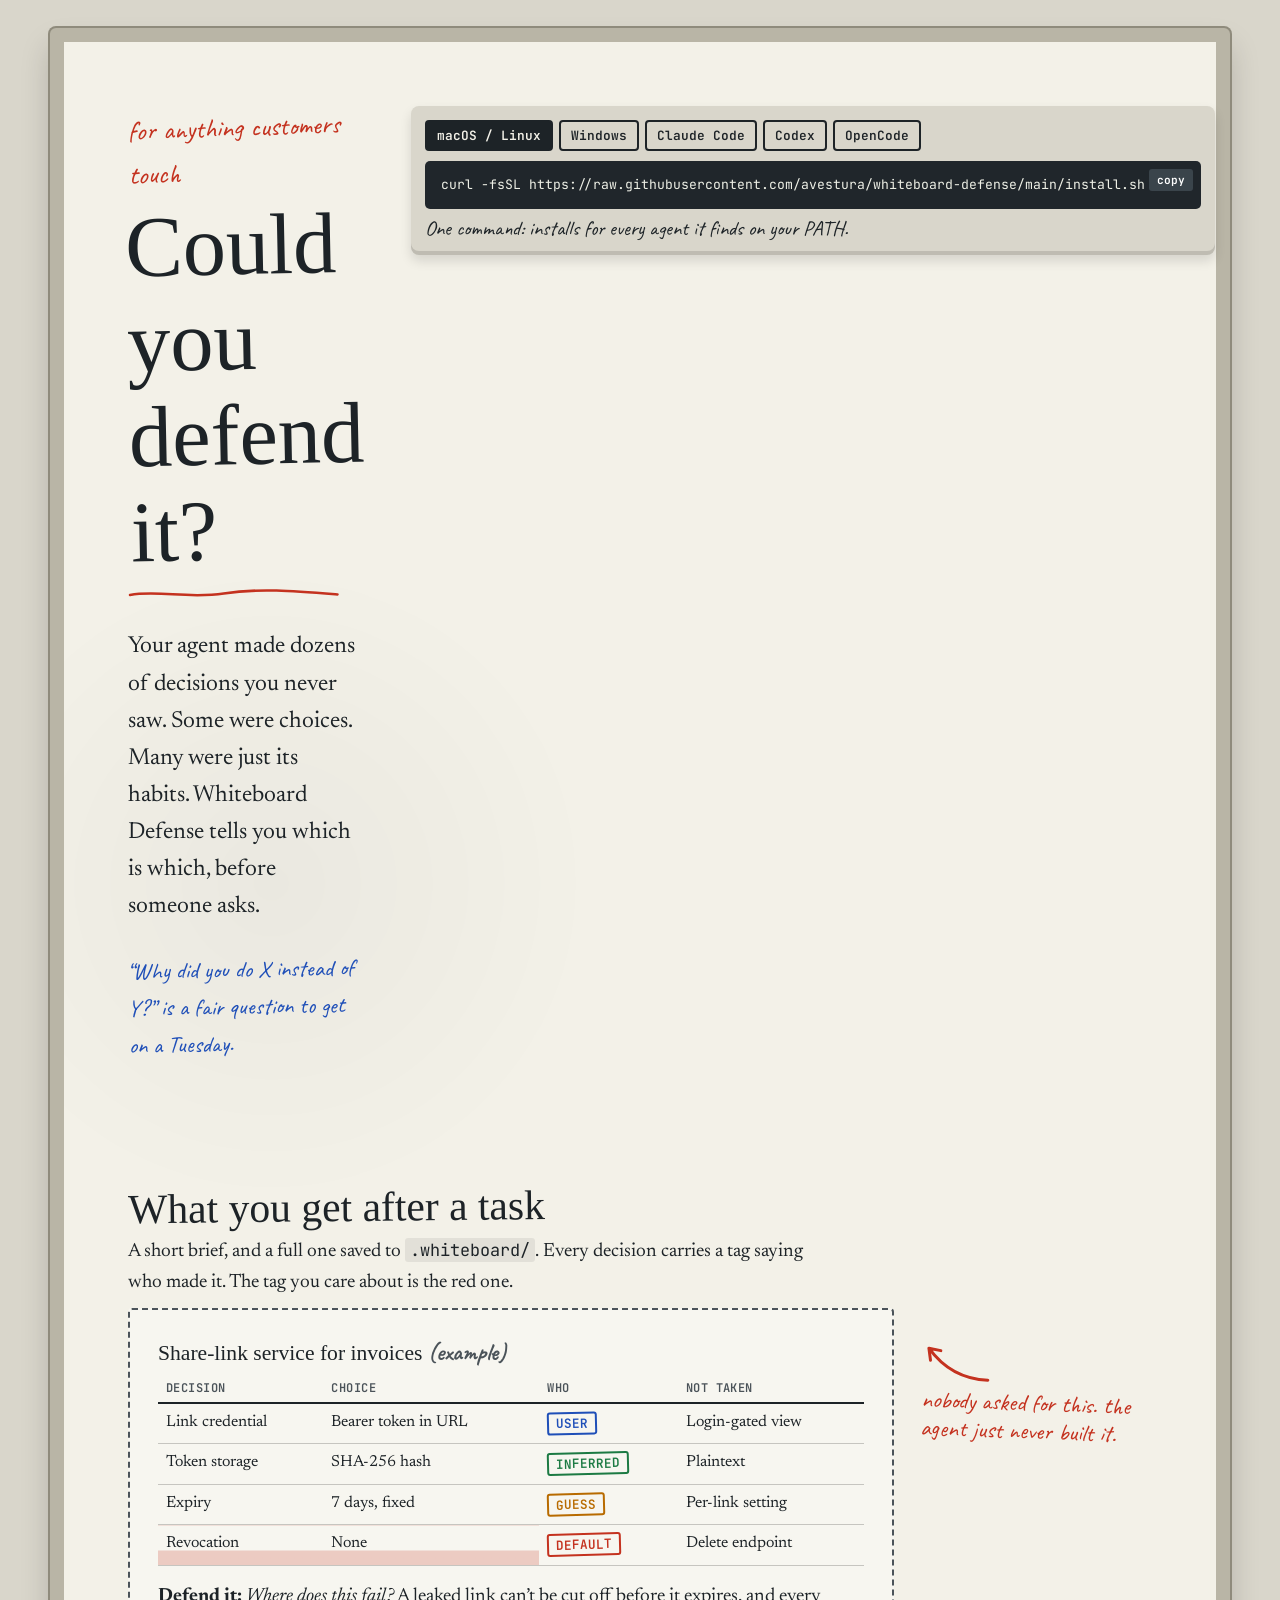
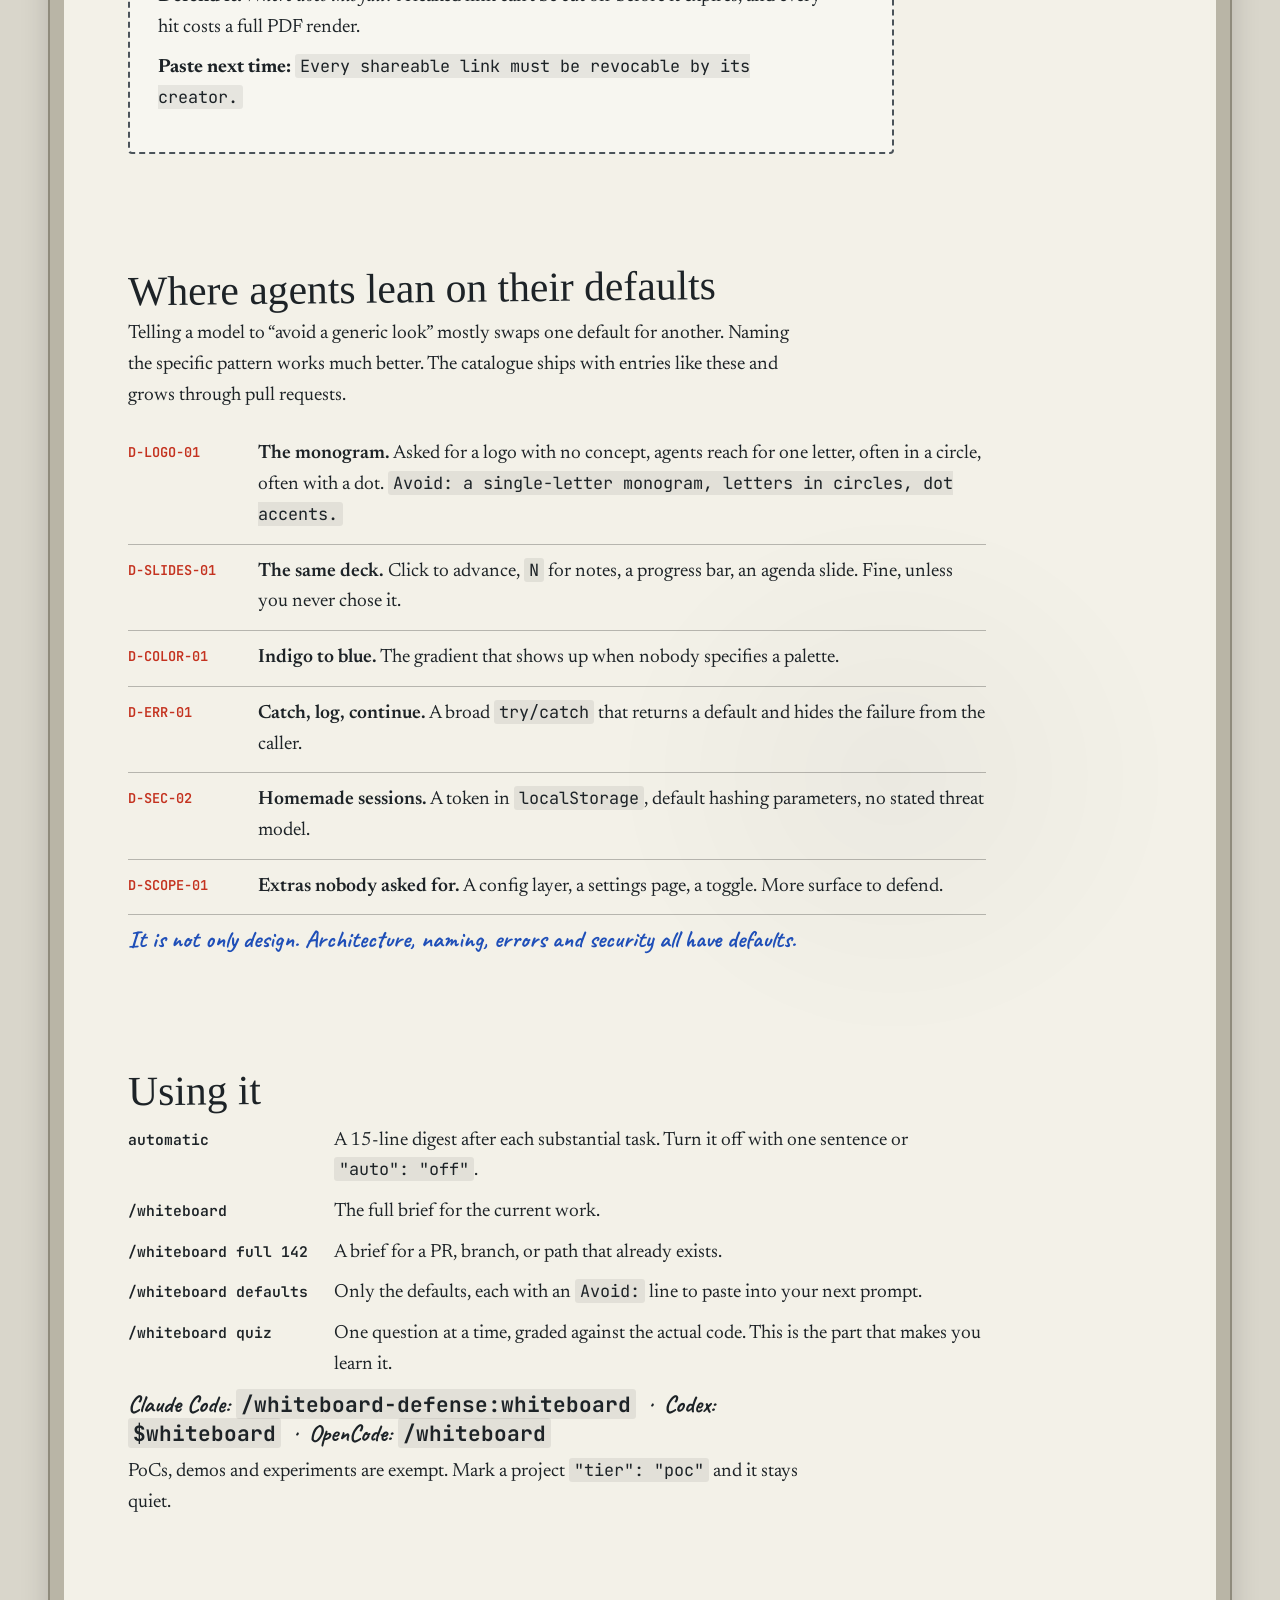
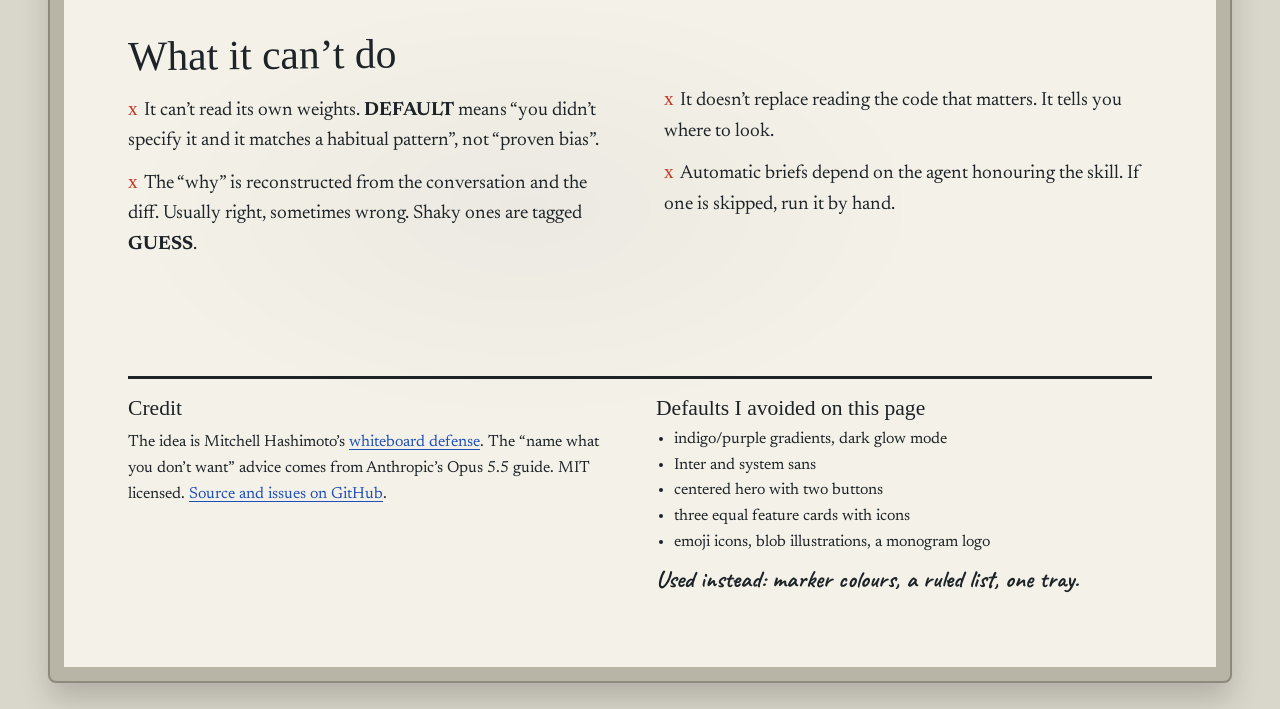
==== docs/index.html @ 5eaa772d "feat: add whiteboard-defense skill, plugins, installers, and site Skill for Claude Code, Codex, and " ====
<!doctype html>
<html lang="en">
<head>
<meta charset="utf-8">
<meta name="viewport" content="width=device-width, initial-scale=1">
<title>Whiteboard Defense: know what your AI agent built</title>
<meta name="description" content="A skill and plugin for Claude Code, Codex and OpenCode. After substantial work it tells you the decisions behind it, who made each one, and where the agent relied on its defaults.">
<meta property="og:title" content="Whiteboard Defense">
<meta property="og:description" content="Know what your AI agent built, and where it just used its defaults.">
<link rel="icon" href="favicon.svg" type="image/svg+xml">
<link rel="preconnect" href="https://fonts.googleapis.com">
<link rel="preconnect" href="https://fonts.gstatic.com" crossorigin>
<link href="https://fonts.googleapis.com/css2?family=Caveat:wght@500;700&family=JetBrains+Mono:wght@400;600&family=Newsreader:ital,opsz,wght@0,6..72,400;0,6..72,600;1,6..72,400&family=Permanent+Marker&display=swap" rel="stylesheet">
<style>
  :root {
    --board: #f3f1e8;
    --board-edge: #cfcabb;
    --ink: #1d2327;
    --ink-soft: #4b5359;
    --blue: #1f4fb8;
    --green: #1c7a43;
    --red: #c4321f;
    --amber: #b86b00;
    --tray: #d9d6cb;
    --code-bg: #20262b;
    --code-ink: #eef0e6;
    --marker: "Permanent Marker", "Marker Felt", cursive;
    --hand: "Caveat", "Segoe Print", cursive;
    --body: "Newsreader", Georgia, serif;
    --mono: "JetBrains Mono", ui-monospace, Consolas, monospace;
  }
  * { box-sizing: border-box; }
  html { scroll-behavior: smooth; }
  body {
    margin: 0;
    background: var(--tray);
    color: var(--ink);
    font: 400 1.2rem/1.6 var(--body);
  }
  /* The page is one big board with a frame. */
  .board {
    max-width: 1180px;
    margin: 28px auto;
    background:
      radial-gradient(ellipse 40% 12% at 18% 22%, rgba(0,0,0,.035), transparent 70%),
      radial-gradient(ellipse 35% 10% at 72% 61%, rgba(0,0,0,.03), transparent 70%),
      radial-gradient(ellipse 50% 8% at 40% 88%, rgba(0,0,0,.03), transparent 70%),
      var(--board);
    border: 14px solid #b9b5a6;
    border-radius: 6px;
    box-shadow: 0 0 0 2px #8f8b7c, 0 18px 30px rgba(0,0,0,.18);
    padding: clamp(24px, 5vw, 64px);
    position: relative;
  }
  a { color: var(--blue); text-underline-offset: 3px; }
  h1, h2, h3 { font-family: var(--marker); font-weight: 400; line-height: 1.1; margin: 0; }
  h1 { font-size: clamp(2.6rem, 7vw, 5.4rem); transform: rotate(-1.2deg); max-width: 11ch; }
  h2 { font-size: clamp(1.8rem, 4vw, 2.6rem); margin-bottom: .6rem; transform: rotate(-.6deg); }
  h3 { font-size: 1.35rem; }
  .hand { font-family: var(--hand); font-weight: 700; font-size: 1.5rem; line-height: 1.2; }
  .eyebrow { font-family: var(--hand); font-size: 1.7rem; color: var(--red); transform: rotate(-2deg); display: inline-block; margin-bottom: .3rem; }
  section { margin-top: clamp(56px, 9vw, 110px); }
  p { margin: .6rem 0; max-width: 62ch; }

  /* Hero: text left, install tray right; deliberately unbalanced. */
  .hero { display: grid; grid-template-columns: 1.15fr .85fr; gap: 48px; align-items: start; }
  .hero .lede { font-size: 1.45rem; margin-top: 1.4rem; max-width: 34ch; }
  .underline { display: block; width: min(420px, 90%); height: 24px; margin-top: 4px; }
  .quote-note { font-family: var(--hand); font-size: 1.45rem; color: var(--blue); margin-top: 1.6rem; max-width: 30ch; transform: rotate(-1deg); }
  @media (max-width: 900px) { .hero { grid-template-columns: 1fr; } }

  /* Install: marker tray with tabs. */
  .tray { background: var(--tray); border-radius: 8px; padding: 14px; box-shadow: inset 0 -4px 0 rgba(0,0,0,.12), 0 6px 12px rgba(0,0,0,.12); }
  .tabs { display: flex; gap: 6px; flex-wrap: wrap; margin-bottom: 10px; }
  .tabs button {
    font: 600 .8rem var(--mono); border: 2px solid var(--ink); background: transparent; color: var(--ink);
    padding: 5px 10px; border-radius: 4px; cursor: pointer;
  }
  .tabs button[aria-selected="true"] { background: var(--ink); color: var(--board); }
  .tabs button:focus-visible, .copy:focus-visible { outline: 3px solid var(--blue); outline-offset: 2px; }
  .panel { display: none; }
  .panel.on { display: block; }
  pre {
    margin: 0; background: var(--code-bg); color: var(--code-ink); font: 400 .82rem/1.55 var(--mono);
    padding: 14px 16px; border-radius: 5px; overflow-x: auto; position: relative; white-space: pre;
  }
  .copy { position: absolute; top: 8px; right: 8px; font: 600 .7rem var(--mono); background: #3a444b; color: #fff; border: 0; padding: 4px 8px; border-radius: 3px; cursor: pointer; }
  .copy:hover { background: #55616a; }
  .tray small { display: block; font-family: var(--hand); font-size: 1.3rem; margin-top: 8px; line-height: 1.15; }

  /* Tags as marker-coloured stamps */
  .tag { font: 600 .8rem var(--mono); padding: 1px 7px; border: 2px solid currentColor; border-radius: 3px; white-space: nowrap; display: inline-block; transform: rotate(-1.5deg); }
  .t-user { color: var(--blue); } .t-inf { color: var(--green); } .t-def { color: var(--red); } .t-gue { color: var(--amber); }

  /* The sample brief */
  .sheet { background: rgba(255,255,255,.35); border: 2px dashed var(--ink-soft); border-radius: 4px; padding: clamp(14px, 3vw, 28px); }
  .sheet h3 { margin-bottom: .4rem; }
  table { border-collapse: collapse; width: 100%; font-size: 1rem; line-height: 1.35; }
  th { font: 600 .75rem var(--mono); text-transform: uppercase; letter-spacing: .04em; text-align: left; color: var(--ink-soft); border-bottom: 2px solid var(--ink); padding: 6px 8px; }
  td { padding: 8px; border-bottom: 1px solid rgba(0,0,0,.2); vertical-align: top; }
  .scroll { overflow-x: auto; }
  .circled { background: linear-gradient(transparent 62%, rgba(196,50,31,.22) 62%); }
  .margin { display: grid; grid-template-columns: 1fr 230px; gap: 28px; align-items: start; }
  .margin .note { font-family: var(--hand); font-size: 1.5rem; line-height: 1.15; color: var(--red); transform: rotate(2deg); padding-top: 38px; }
  .margin .note svg { width: 70px; height: 40px; display: block; margin-bottom: 4px; }
  @media (max-width: 900px) { .margin { grid-template-columns: 1fr; } .margin .note { padding-top: 0; } }

  /* Defaults list: ruled like notebook lines, no cards. */
  .rules { list-style: none; padding: 0; margin: 1rem 0 0; max-width: 78ch; }
  .rules li { display: grid; grid-template-columns: 112px 1fr; gap: 18px; padding: 12px 0; border-bottom: 1px solid rgba(0,0,0,.25); }
  .rules code, code { font-family: var(--mono); font-size: .88em; background: rgba(0,0,0,.07); padding: 1px 5px; border-radius: 3px; }
  .rules .id { font: 600 .85rem var(--mono); color: var(--red); padding-top: 4px; }
  .rules b { font-weight: 600; }
  @media (max-width: 600px) { .rules li { grid-template-columns: 1fr; gap: 2px; } }

  /* Commands */
  dl.cmds { display: grid; grid-template-columns: max-content 1fr; gap: 10px 26px; margin: 1rem 0 0; max-width: 78ch; }
  dl.cmds dt { font: 600 .92rem var(--mono); padding-top: 4px; }
  dl.cmds dd { margin: 0; }
  @media (max-width: 600px) { dl.cmds { grid-template-columns: 1fr; gap: 0; } dl.cmds dd { margin-bottom: 12px; } }

  /* Honest limits */
  .limits { columns: 2 340px; column-gap: 48px; }
  .limits p { break-inside: avoid; }
  .limits .x { font-family: var(--marker); color: var(--red); margin-right: 6px; }

  footer { margin-top: clamp(60px, 9vw, 120px); border-top: 3px solid var(--ink); padding-top: 18px; display: grid; grid-template-columns: 1fr 1fr; gap: 32px; font-size: 1rem; }
  footer h3 { margin-bottom: .4rem; }
  footer ul { margin: 0; padding-left: 1.1rem; }
  @media (max-width: 760px) { footer { grid-template-columns: 1fr; } }
  .skip { position: absolute; left: -999px; } .skip:focus { left: 8px; top: 8px; background: #fff; padding: 6px; z-index: 5; }
  @media (prefers-reduced-motion: reduce) { html { scroll-behavior: auto; } }
</style>
</head>
<body>
<a class="skip" href="#install">Skip to install</a>
<div class="board">

  <header class="hero">
    <div>
      <span class="eyebrow">for anything customers touch</span>
      <h1>Could you defend it?</h1>
      <svg class="underline" viewBox="0 0 420 24" aria-hidden="true"><path d="M4 14 C 60 4, 120 22, 190 11 S 330 6, 416 13" fill="none" stroke="#c4321f" stroke-width="5" stroke-linecap="round"/></svg>
      <p class="lede">Your agent made dozens of decisions you never saw. Some were choices. Many were just its habits. Whiteboard Defense tells you which is which, before someone asks.</p>
      <p class="quote-note">&ldquo;Why did you do X instead of Y?&rdquo; is a fair question to get on a Tuesday.</p>
    </div>

    <div id="install">
      <div class="tray">
        <div class="tabs" role="tablist" aria-label="Install target">
          <button role="tab" aria-selected="true" data-tab="sh">macOS / Linux</button>
          <button role="tab" aria-selected="false" data-tab="ps">Windows</button>
          <button role="tab" aria-selected="false" data-tab="cc">Claude Code</button>
          <button role="tab" aria-selected="false" data-tab="cx">Codex</button>
          <button role="tab" aria-selected="false" data-tab="oc">OpenCode</button>
        </div>
        <div class="panel on" id="p-sh"><pre>curl -fsSL https://raw.githubusercontent.com/avestura/whiteboard-defense/main/install.sh | sh<button class="copy">copy</button></pre></div>
        <div class="panel" id="p-ps"><pre>irm https://raw.githubusercontent.com/avestura/whiteboard-defense/main/install.ps1 | iex<button class="copy">copy</button></pre></div>
        <div class="panel" id="p-cc"><pre>claude plugin marketplace add avestura/whiteboard-defense
claude plugin install whiteboard-defense@whiteboard-defense<button class="copy">copy</button></pre></div>
        <div class="panel" id="p-cx"><pre>curl -fsSL https://raw.githubusercontent.com/avestura/whiteboard-defense/main/install.sh | sh -s -- codex<button class="copy">copy</button></pre></div>
        <div class="panel" id="p-oc"><pre>curl -fsSL https://raw.githubusercontent.com/avestura/whiteboard-defense/main/install.sh | sh -s -- opencode<button class="copy">copy</button></pre></div>
        <small id="hint">One command: installs for every agent it finds on your PATH.</small>
      </div>
    </div>
  </header>

  <section aria-labelledby="what">
    <h2 id="what">What you get after a task</h2>
    <p>A short brief, and a full one saved to <code>.whiteboard/</code>. Every decision carries a tag saying who made it. The tag you care about is the red one.</p>
    <div class="margin">
      <div class="sheet">
        <h3>Share-link service for invoices <span class="hand" style="color:var(--ink-soft)">(example)</span></h3>
        <div class="scroll">
        <table>
          <thead><tr><th>Decision</th><th>Choice</th><th>Who</th><th>Not taken</th></tr></thead>
          <tbody>
            <tr><td>Link credential</td><td>Bearer token in URL</td><td><span class="tag t-user">USER</span></td><td>Login-gated view</td></tr>
            <tr><td>Token storage</td><td>SHA-256 hash</td><td><span class="tag t-inf">INFERRED</span></td><td>Plaintext</td></tr>
            <tr><td>Expiry</td><td>7 days, fixed</td><td><span class="tag t-gue">GUESS</span></td><td>Per-link setting</td></tr>
            <tr><td class="circled">Revocation</td><td class="circled">None</td><td><span class="tag t-def">DEFAULT</span></td><td>Delete endpoint</td></tr>
          </tbody>
        </table>
        </div>
        <p style="margin-top:1rem"><b>Defend it:</b> <em>Where does this fail?</em> A leaked link can&rsquo;t be cut off before it expires, and every hit costs a full PDF render.</p>
        <p><b>Paste next time:</b> <code>Every shareable link must be revocable by its creator.</code></p>
      </div>
      <div class="note">
        <svg viewBox="0 0 70 40" aria-hidden="true"><path d="M66 36 C 40 36, 20 24, 6 6 M6 6 l 12 2 M6 6 l 2 12" fill="none" stroke="#c4321f" stroke-width="3" stroke-linecap="round" stroke-linejoin="round"/></svg>
        nobody asked for this. the agent just never built it.
      </div>
    </div>
  </section>

  <section aria-labelledby="defaults">
    <h2 id="defaults">Where agents lean on their defaults</h2>
    <p>Telling a model to &ldquo;avoid a generic look&rdquo; mostly swaps one default for another. Naming the specific pattern works much better. The catalogue ships with entries like these and grows through pull requests.</p>
    <ul class="rules">
      <li><span class="id">D-LOGO-01</span><span><b>The monogram.</b> Asked for a logo with no concept, agents reach for one letter, often in a circle, often with a dot. <code>Avoid: a single-letter monogram, letters in circles, dot accents.</code></span></li>
      <li><span class="id">D-SLIDES-01</span><span><b>The same deck.</b> Click to advance, <code>N</code> for notes, a progress bar, an agenda slide. Fine, unless you never chose it.</span></li>
      <li><span class="id">D-COLOR-01</span><span><b>Indigo to blue.</b> The gradient that shows up when nobody specifies a palette.</span></li>
      <li><span class="id">D-ERR-01</span><span><b>Catch, log, continue.</b> A broad <code>try/catch</code> that returns a default and hides the failure from the caller.</span></li>
      <li><span class="id">D-SEC-02</span><span><b>Homemade sessions.</b> A token in <code>localStorage</code>, default hashing parameters, no stated threat model.</span></li>
      <li><span class="id">D-SCOPE-01</span><span><b>Extras nobody asked for.</b> A config layer, a settings page, a toggle. More surface to defend.</span></li>
    </ul>
    <p class="hand" style="color:var(--blue)">It is not only design. Architecture, naming, errors and security all have defaults.</p>
  </section>

  <section aria-labelledby="use">
    <h2 id="use">Using it</h2>
    <dl class="cmds">
      <dt>automatic</dt><dd>A 15-line digest after each substantial task. Turn it off with one sentence or <code>"auto": "off"</code>.</dd>
      <dt>/whiteboard</dt><dd>The full brief for the current work.</dd>
      <dt>/whiteboard full 142</dt><dd>A brief for a PR, branch, or path that already exists.</dd>
      <dt>/whiteboard defaults</dt><dd>Only the defaults, each with an <code>Avoid:</code> line to paste into your next prompt.</dd>
      <dt>/whiteboard quiz</dt><dd>One question at a time, graded against the actual code. This is the part that makes you learn it.</dd>
    </dl>
    <p class="hand">Claude Code: <code>/whiteboard-defense:whiteboard</code> &nbsp;·&nbsp; Codex: <code>$whiteboard</code> &nbsp;·&nbsp; OpenCode: <code>/whiteboard</code></p>
    <p>PoCs, demos and experiments are exempt. Mark a project <code>"tier": "poc"</code> and it stays quiet.</p>
  </section>

  <section aria-labelledby="limits">
    <h2 id="limits">What it can&rsquo;t do</h2>
    <div class="limits">
      <p><span class="x">x</span>It can&rsquo;t read its own weights. <b>DEFAULT</b> means &ldquo;you didn&rsquo;t specify it and it matches a habitual pattern&rdquo;, not &ldquo;proven bias&rdquo;.</p>
      <p><span class="x">x</span>The &ldquo;why&rdquo; is reconstructed from the conversation and the diff. Usually right, sometimes wrong. Shaky ones are tagged <b>GUESS</b>.</p>
      <p><span class="x">x</span>It doesn&rsquo;t replace reading the code that matters. It tells you where to look.</p>
      <p><span class="x">x</span>Automatic briefs depend on the agent honouring the skill. If one is skipped, run it by hand.</p>
    </div>
  </section>

  <footer>
    <div>
      <h3>Credit</h3>
      <p>The idea is Mitchell Hashimoto&rsquo;s <a href="https://x.com/mitchellh/status/2100249348345057389">whiteboard defense</a>. The &ldquo;name what you don&rsquo;t want&rdquo; advice comes from Anthropic&rsquo;s Opus 5.5 guide. MIT licensed. <a href="https://github.com/avestura/whiteboard-defense">Source and issues on GitHub</a>.</p>
    </div>
    <div>
      <h3>Defaults I avoided on this page</h3>
      <ul>
        <li>indigo/purple gradients, dark glow mode</li>
        <li>Inter and system sans</li>
        <li>centered hero with two buttons</li>
        <li>three equal feature cards with icons</li>
        <li>emoji icons, blob illustrations, a monogram logo</li>
      </ul>
      <p class="hand">Used instead: marker colours, a ruled list, one tray.</p>
    </div>
  </footer>
</div>

<script>
  const tabs = document.querySelectorAll('.tabs button');
  const hints = {
    sh: 'One command: installs for every agent it finds on your PATH.',
    ps: 'Same, for PowerShell. Add agent names after it to pick (claude codex opencode).',
    cc: 'Then run /whiteboard-defense:whiteboard.',
    cx: 'Installs the skill into ~/.agents/skills. Then run $whiteboard.',
    oc: 'Installs the skill and a /whiteboard command.'
  };
  tabs.forEach(b => b.addEventListener('click', () => {
    tabs.forEach(t => t.setAttribute('aria-selected', t === b));
    document.querySelectorAll('.panel').forEach(p => p.classList.toggle('on', p.id === 'p-' + b.dataset.tab));
    document.getElementById('hint').textContent = hints[b.dataset.tab];
  }));
  document.querySelectorAll('.copy').forEach(btn => btn.addEventListener('click', async () => {
    const text = btn.parentElement.firstChild.textContent;
    try { await navigator.clipboard.writeText(text); btn.textContent = 'copied'; }
    catch { btn.textContent = 'select + ctrl-c'; }
    setTimeout(() => btn.textContent = 'copy', 1600);
  }));
</script>
</body>
</html>
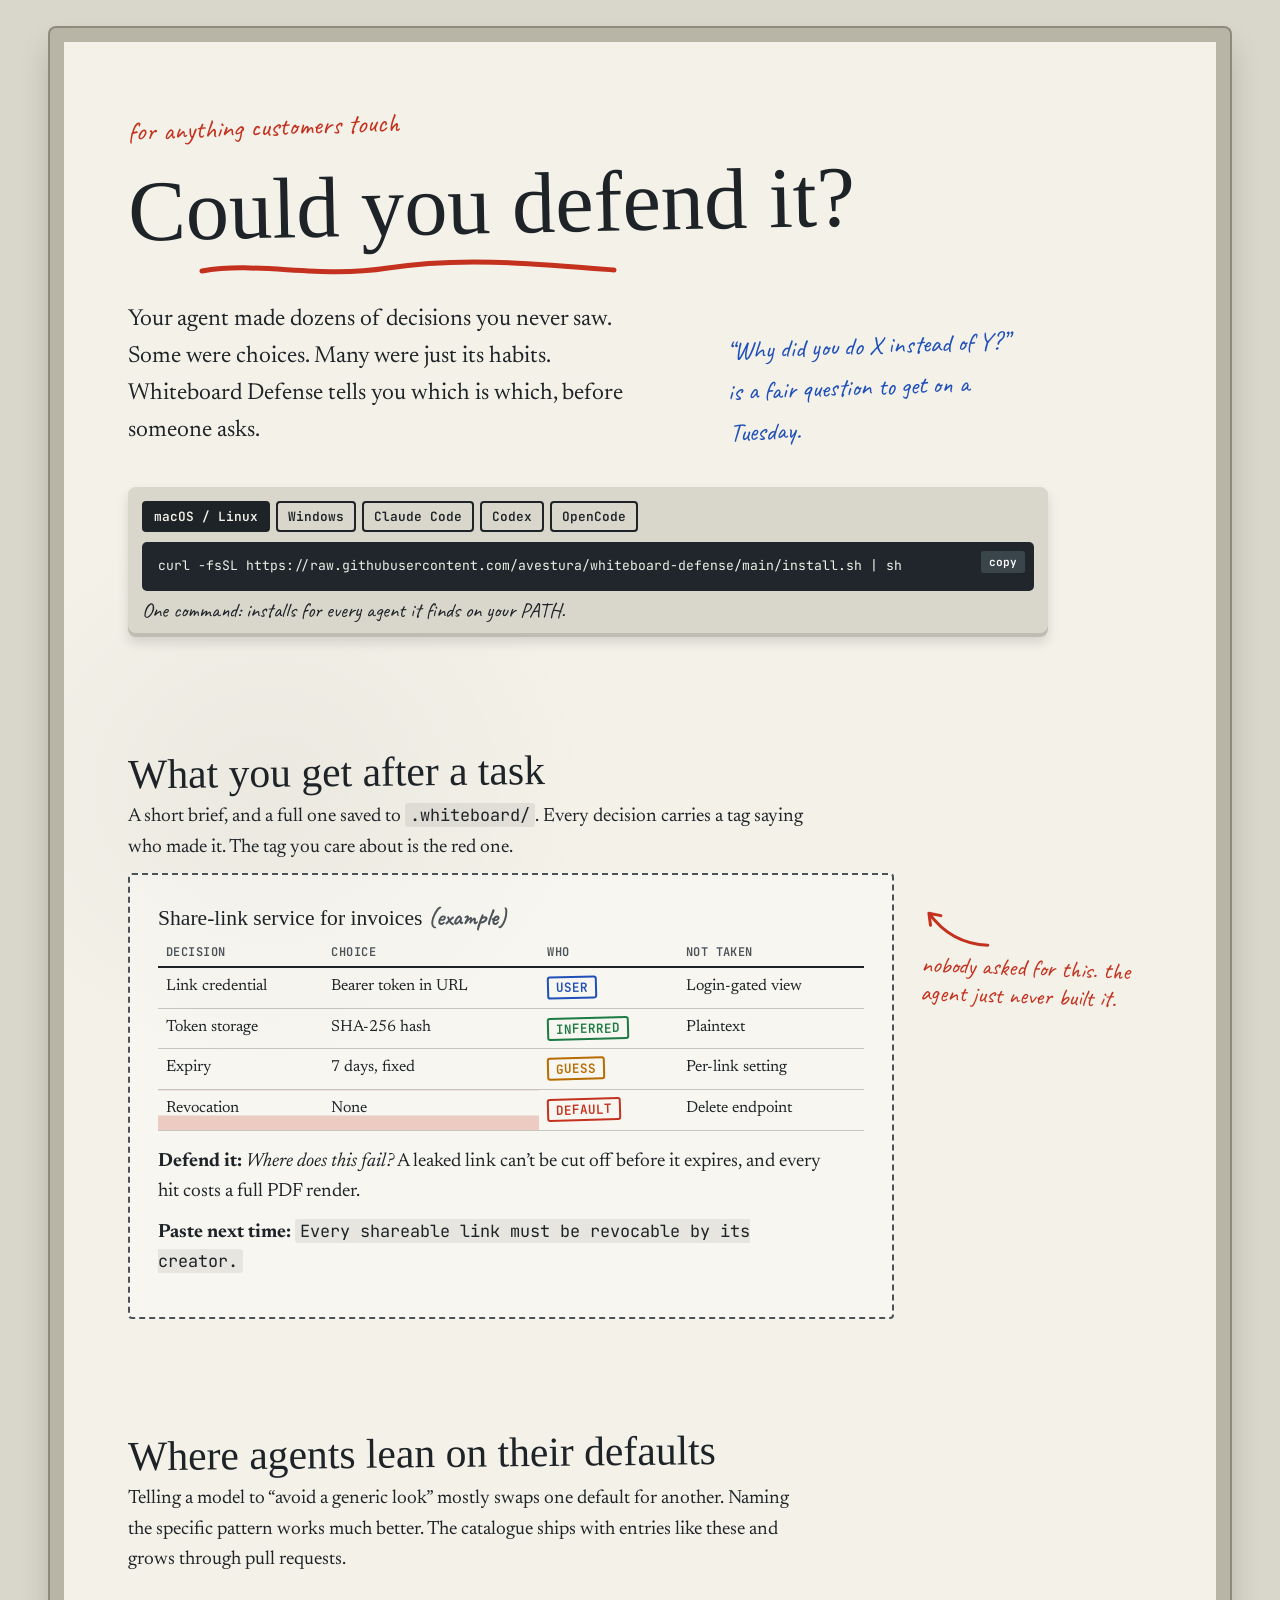
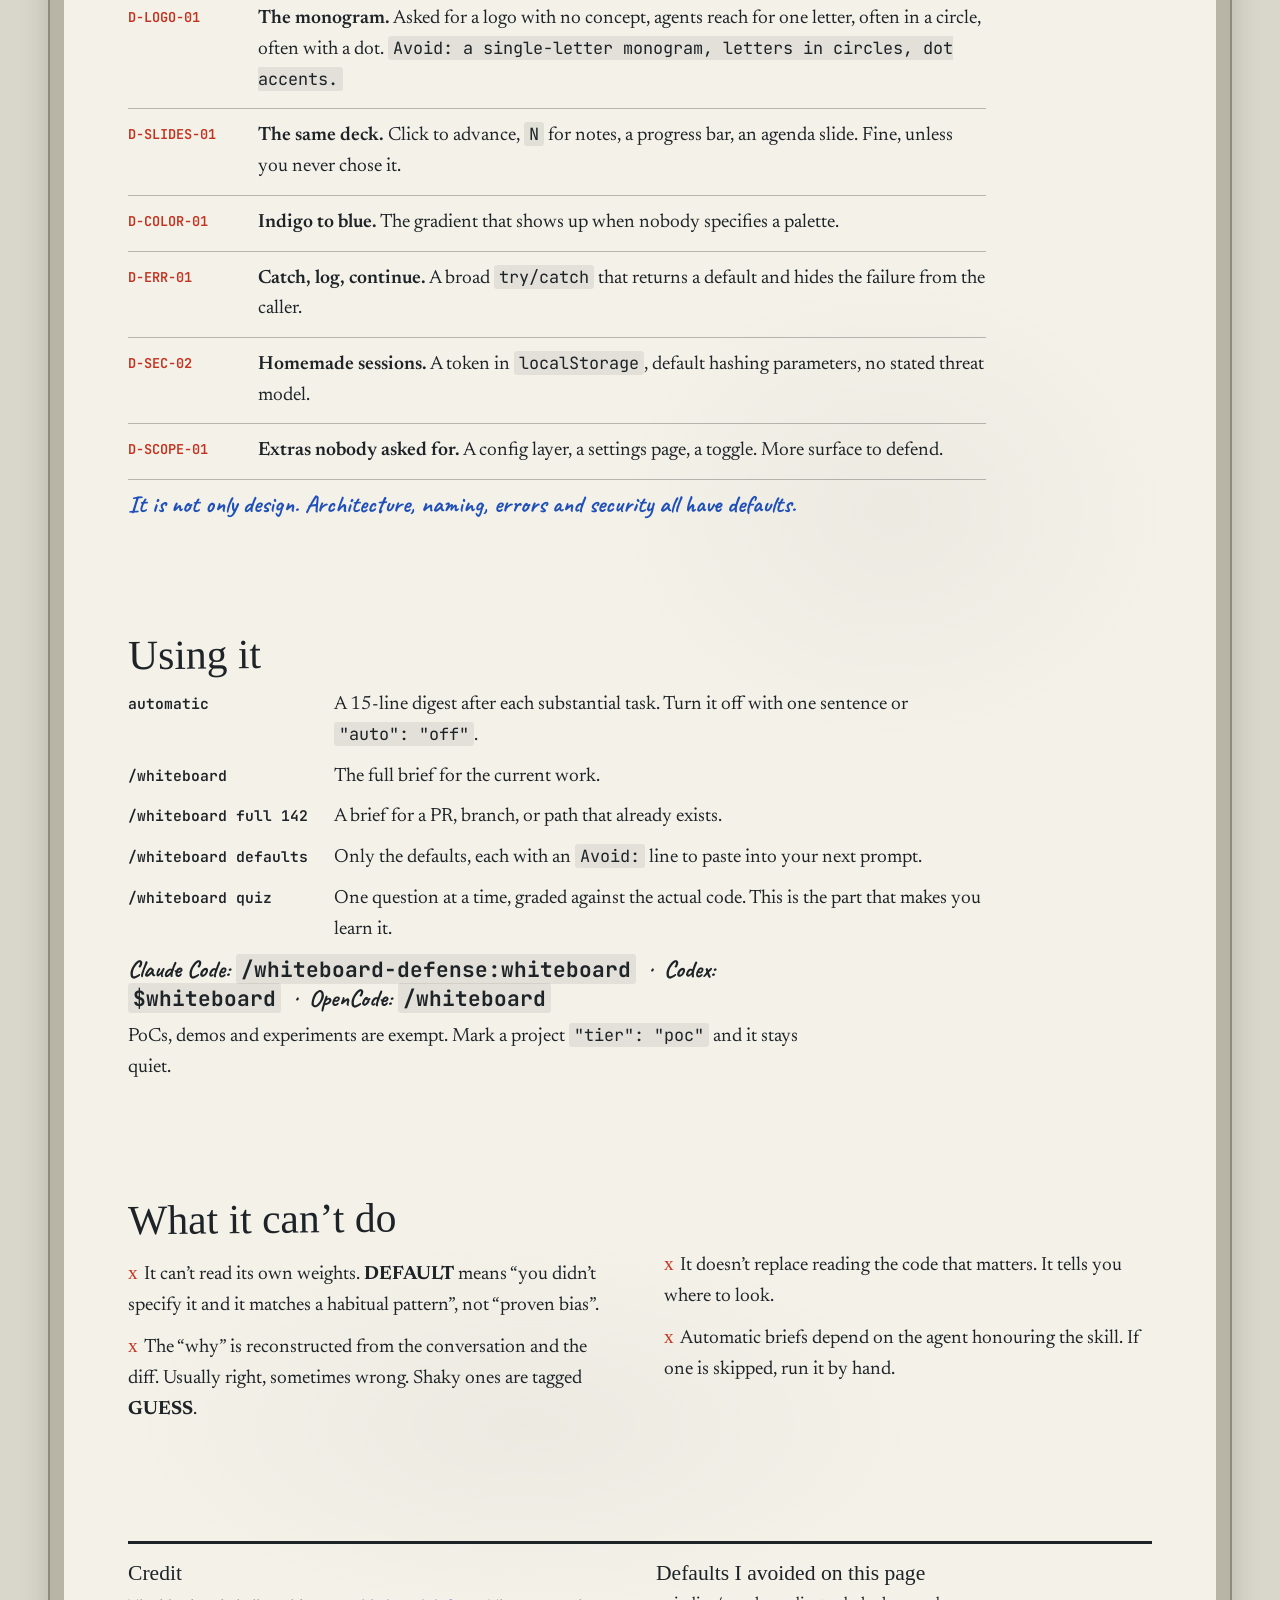
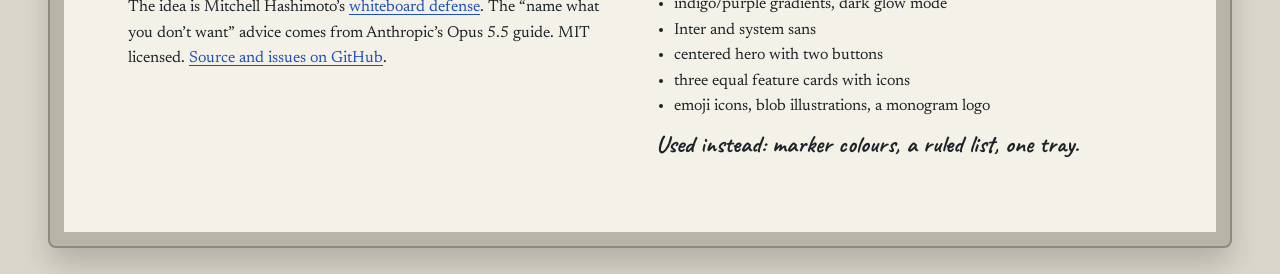
==== commit 1b9aa67a: "fix(site): stop install command from squeezing the hero; fix mobile overflow" ====
--- a/docs/index.html
+++ b/docs/index.html
@@ -62,12 +62,14 @@
   section { margin-top: clamp(56px, 9vw, 110px); }
   p { margin: .6rem 0; max-width: 62ch; }
 
-  /* Hero: text left, install tray right; deliberately unbalanced. */
-  .hero { display: grid; grid-template-columns: 1.15fr .85fr; gap: 48px; align-items: start; }
-  .hero .lede { font-size: 1.45rem; margin-top: 1.4rem; max-width: 34ch; }
-  .underline { display: block; width: min(420px, 90%); height: 24px; margin-top: 4px; }
-  .quote-note { font-family: var(--hand); font-size: 1.45rem; color: var(--blue); margin-top: 1.6rem; max-width: 30ch; transform: rotate(-1deg); }
-  @media (max-width: 900px) { .hero { grid-template-columns: 1fr; } }
+  /* Hero: headline gets the full width; lede and margin note share a row; install tray below. */
+  .hero h1 { max-width: none; }
+  .hero-copy { display: grid; grid-template-columns: minmax(0, 1.3fr) minmax(0, 1fr); gap: 48px; align-items: end; margin-top: 1.2rem; }
+  .hero .lede { font-size: 1.45rem; margin: 0; max-width: 40ch; }
+  .underline { display: block; width: min(560px, 90%); height: 24px; margin-top: 8px; }
+  .quote-note { font-family: var(--hand); font-size: 1.6rem; color: var(--blue); margin: 0; max-width: 24ch; transform: rotate(-2deg); }
+  #install { margin-top: 2.4rem; max-width: 920px; }
+  @media (max-width: 760px) { .hero-copy { grid-template-columns: 1fr; gap: 20px; } }
 
   /* Install: marker tray with tabs. */
   .tray { background: var(--tray); border-radius: 8px; padding: 14px; box-shadow: inset 0 -4px 0 rgba(0,0,0,.12), 0 6px 12px rgba(0,0,0,.12); }
@@ -82,9 +84,10 @@
   .panel.on { display: block; }
   pre {
     margin: 0; background: var(--code-bg); color: var(--code-ink); font: 400 .82rem/1.55 var(--mono);
-    padding: 14px 16px; border-radius: 5px; overflow-x: auto; position: relative; white-space: pre;
-  }
-  .copy { position: absolute; top: 8px; right: 8px; font: 600 .7rem var(--mono); background: #3a444b; color: #fff; border: 0; padding: 4px 8px; border-radius: 3px; cursor: pointer; }
+    padding: 14px 76px 14px 16px; border-radius: 5px; overflow-x: auto; white-space: pre;
+  }
+  .cmd { position: relative; min-width: 0; }
+  .copy { position: absolute; top: 9px; right: 9px; font: 600 .7rem var(--mono); background: #3a444b; color: #fff; border: 0; padding: 4px 8px; border-radius: 3px; cursor: pointer; }
   .copy:hover { background: #55616a; }
   .tray small { display: block; font-family: var(--hand); font-size: 1.3rem; margin-top: 8px; line-height: 1.15; }
 
@@ -100,10 +103,11 @@
   td { padding: 8px; border-bottom: 1px solid rgba(0,0,0,.2); vertical-align: top; }
   .scroll { overflow-x: auto; }
   .circled { background: linear-gradient(transparent 62%, rgba(196,50,31,.22) 62%); }
-  .margin { display: grid; grid-template-columns: 1fr 230px; gap: 28px; align-items: start; }
+  .margin { display: grid; grid-template-columns: minmax(0, 1fr) 230px; gap: 28px; align-items: start; }
   .margin .note { font-family: var(--hand); font-size: 1.5rem; line-height: 1.15; color: var(--red); transform: rotate(2deg); padding-top: 38px; }
   .margin .note svg { width: 70px; height: 40px; display: block; margin-bottom: 4px; }
-  @media (max-width: 900px) { .margin { grid-template-columns: 1fr; } .margin .note { padding-top: 0; } }
+  @media (max-width: 900px) { .margin { grid-template-columns: minmax(0, 1fr); } .margin .note { padding-top: 0; } }
+  @media (max-width: 600px) { .board { margin: 0; border-width: 8px; border-radius: 0; } }
 
   /* Defaults list: ruled like notebook lines, no cards. */
   .rules { list-style: none; padding: 0; margin: 1rem 0 0; max-width: 78ch; }
@@ -141,8 +145,10 @@
       <span class="eyebrow">for anything customers touch</span>
       <h1>Could you defend it?</h1>
       <svg class="underline" viewBox="0 0 420 24" aria-hidden="true"><path d="M4 14 C 60 4, 120 22, 190 11 S 330 6, 416 13" fill="none" stroke="#c4321f" stroke-width="5" stroke-linecap="round"/></svg>
-      <p class="lede">Your agent made dozens of decisions you never saw. Some were choices. Many were just its habits. Whiteboard Defense tells you which is which, before someone asks.</p>
-      <p class="quote-note">&ldquo;Why did you do X instead of Y?&rdquo; is a fair question to get on a Tuesday.</p>
+      <div class="hero-copy">
+        <p class="lede">Your agent made dozens of decisions you never saw. Some were choices. Many were just its habits. Whiteboard Defense tells you which is which, before someone asks.</p>
+        <p class="quote-note">&ldquo;Why did you do X instead of Y?&rdquo; is a fair question to get on a Tuesday.</p>
+      </div>
     </div>
 
     <div id="install">
@@ -154,12 +160,12 @@
           <button role="tab" aria-selected="false" data-tab="cx">Codex</button>
           <button role="tab" aria-selected="false" data-tab="oc">OpenCode</button>
         </div>
-        <div class="panel on" id="p-sh"><pre>curl -fsSL https://raw.githubusercontent.com/avestura/whiteboard-defense/main/install.sh | sh<button class="copy">copy</button></pre></div>
-        <div class="panel" id="p-ps"><pre>irm https://raw.githubusercontent.com/avestura/whiteboard-defense/main/install.ps1 | iex<button class="copy">copy</button></pre></div>
-        <div class="panel" id="p-cc"><pre>claude plugin marketplace add avestura/whiteboard-defense
-claude plugin install whiteboard-defense@whiteboard-defense<button class="copy">copy</button></pre></div>
-        <div class="panel" id="p-cx"><pre>curl -fsSL https://raw.githubusercontent.com/avestura/whiteboard-defense/main/install.sh | sh -s -- codex<button class="copy">copy</button></pre></div>
-        <div class="panel" id="p-oc"><pre>curl -fsSL https://raw.githubusercontent.com/avestura/whiteboard-defense/main/install.sh | sh -s -- opencode<button class="copy">copy</button></pre></div>
+        <div class="panel cmd on" id="p-sh"><pre>curl -fsSL https://raw.githubusercontent.com/avestura/whiteboard-defense/main/install.sh | sh</pre><button class="copy">copy</button></div>
+        <div class="panel cmd" id="p-ps"><pre>irm https://raw.githubusercontent.com/avestura/whiteboard-defense/main/install.ps1 | iex</pre><button class="copy">copy</button></div>
+        <div class="panel cmd" id="p-cc"><pre>claude plugin marketplace add avestura/whiteboard-defense
+claude plugin install whiteboard-defense@whiteboard-defense</pre><button class="copy">copy</button></div>
+        <div class="panel cmd" id="p-cx"><pre>curl -fsSL https://raw.githubusercontent.com/avestura/whiteboard-defense/main/install.sh | sh -s -- codex</pre><button class="copy">copy</button></div>
+        <div class="panel cmd" id="p-oc"><pre>curl -fsSL https://raw.githubusercontent.com/avestura/whiteboard-defense/main/install.sh | sh -s -- opencode</pre><button class="copy">copy</button></div>
         <small id="hint">One command: installs for every agent it finds on your PATH.</small>
       </div>
     </div>
@@ -263,7 +269,7 @@
     document.getElementById('hint').textContent = hints[b.dataset.tab];
   }));
   document.querySelectorAll('.copy').forEach(btn => btn.addEventListener('click', async () => {
-    const text = btn.parentElement.firstChild.textContent;
+    const text = btn.parentElement.querySelector('pre').textContent;
     try { await navigator.clipboard.writeText(text); btn.textContent = 'copied'; }
     catch { btn.textContent = 'select + ctrl-c'; }
     setTimeout(() => btn.textContent = 'copy', 1600);
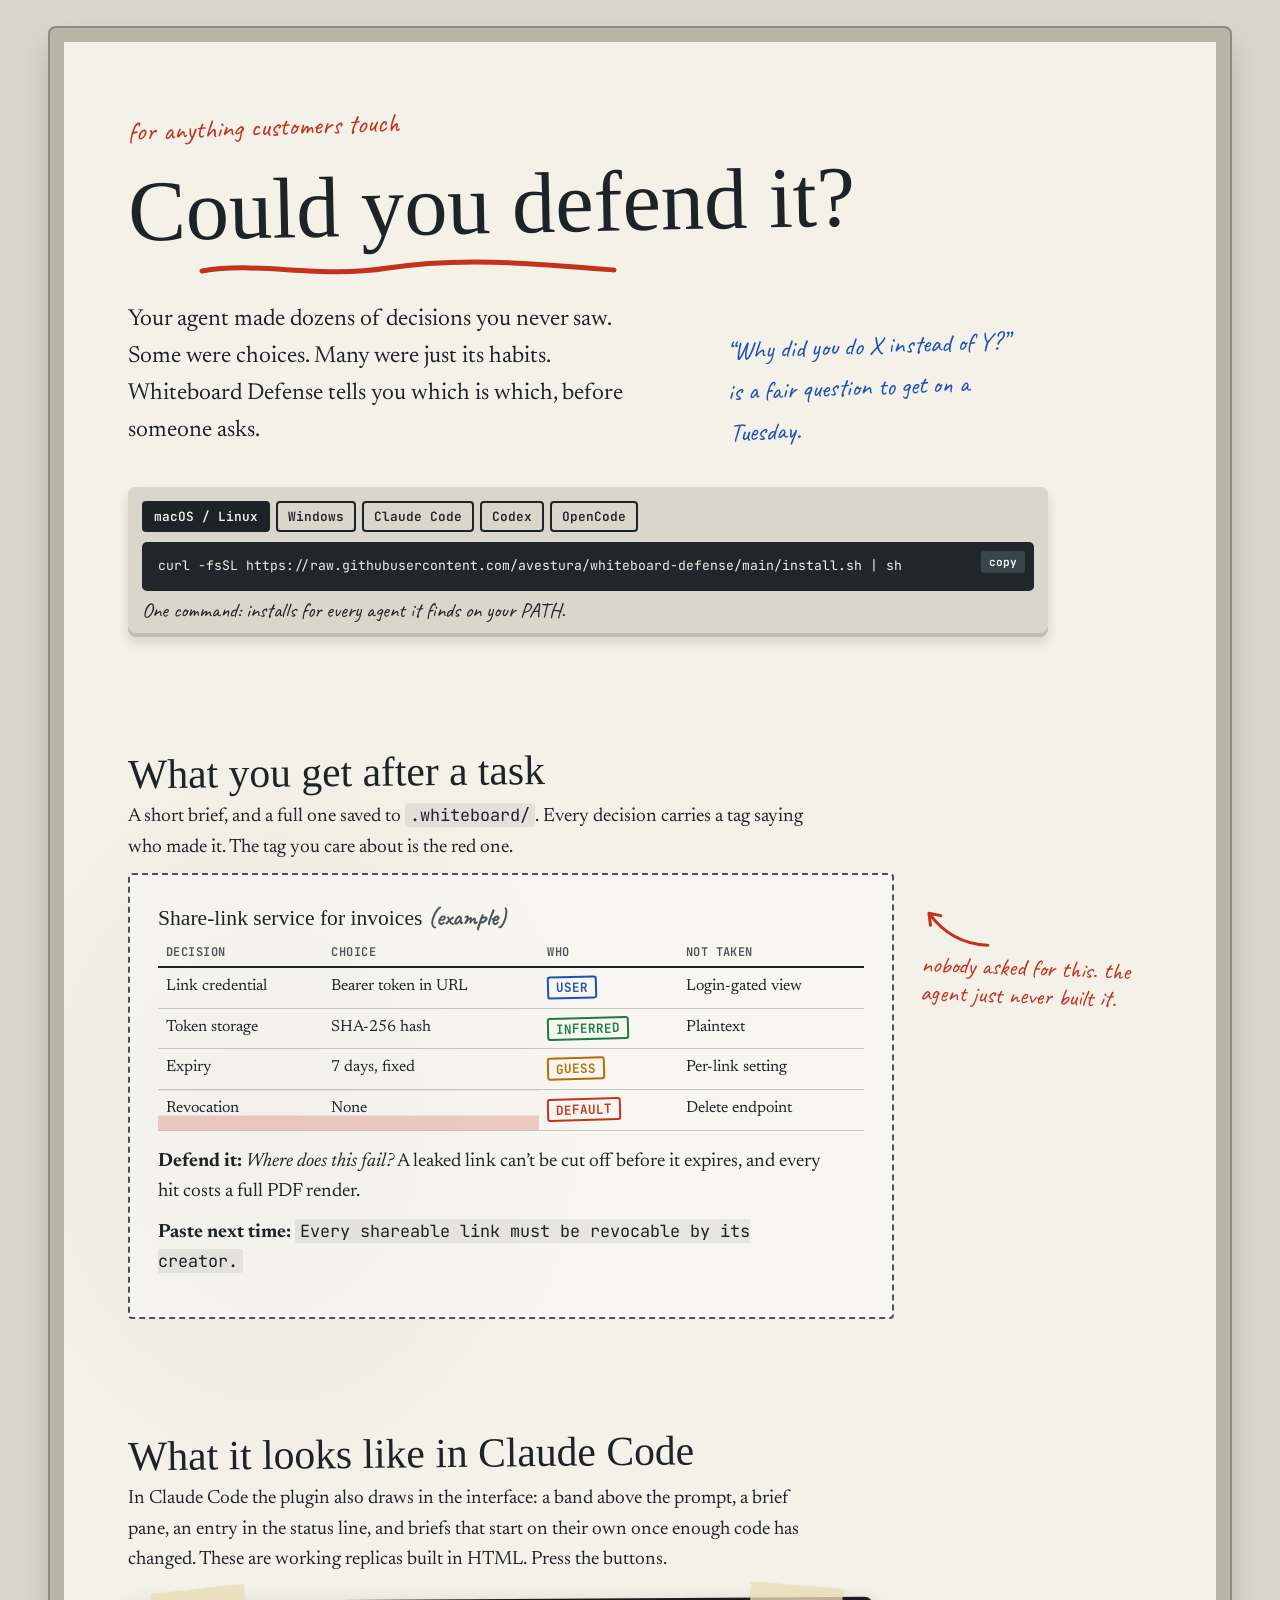
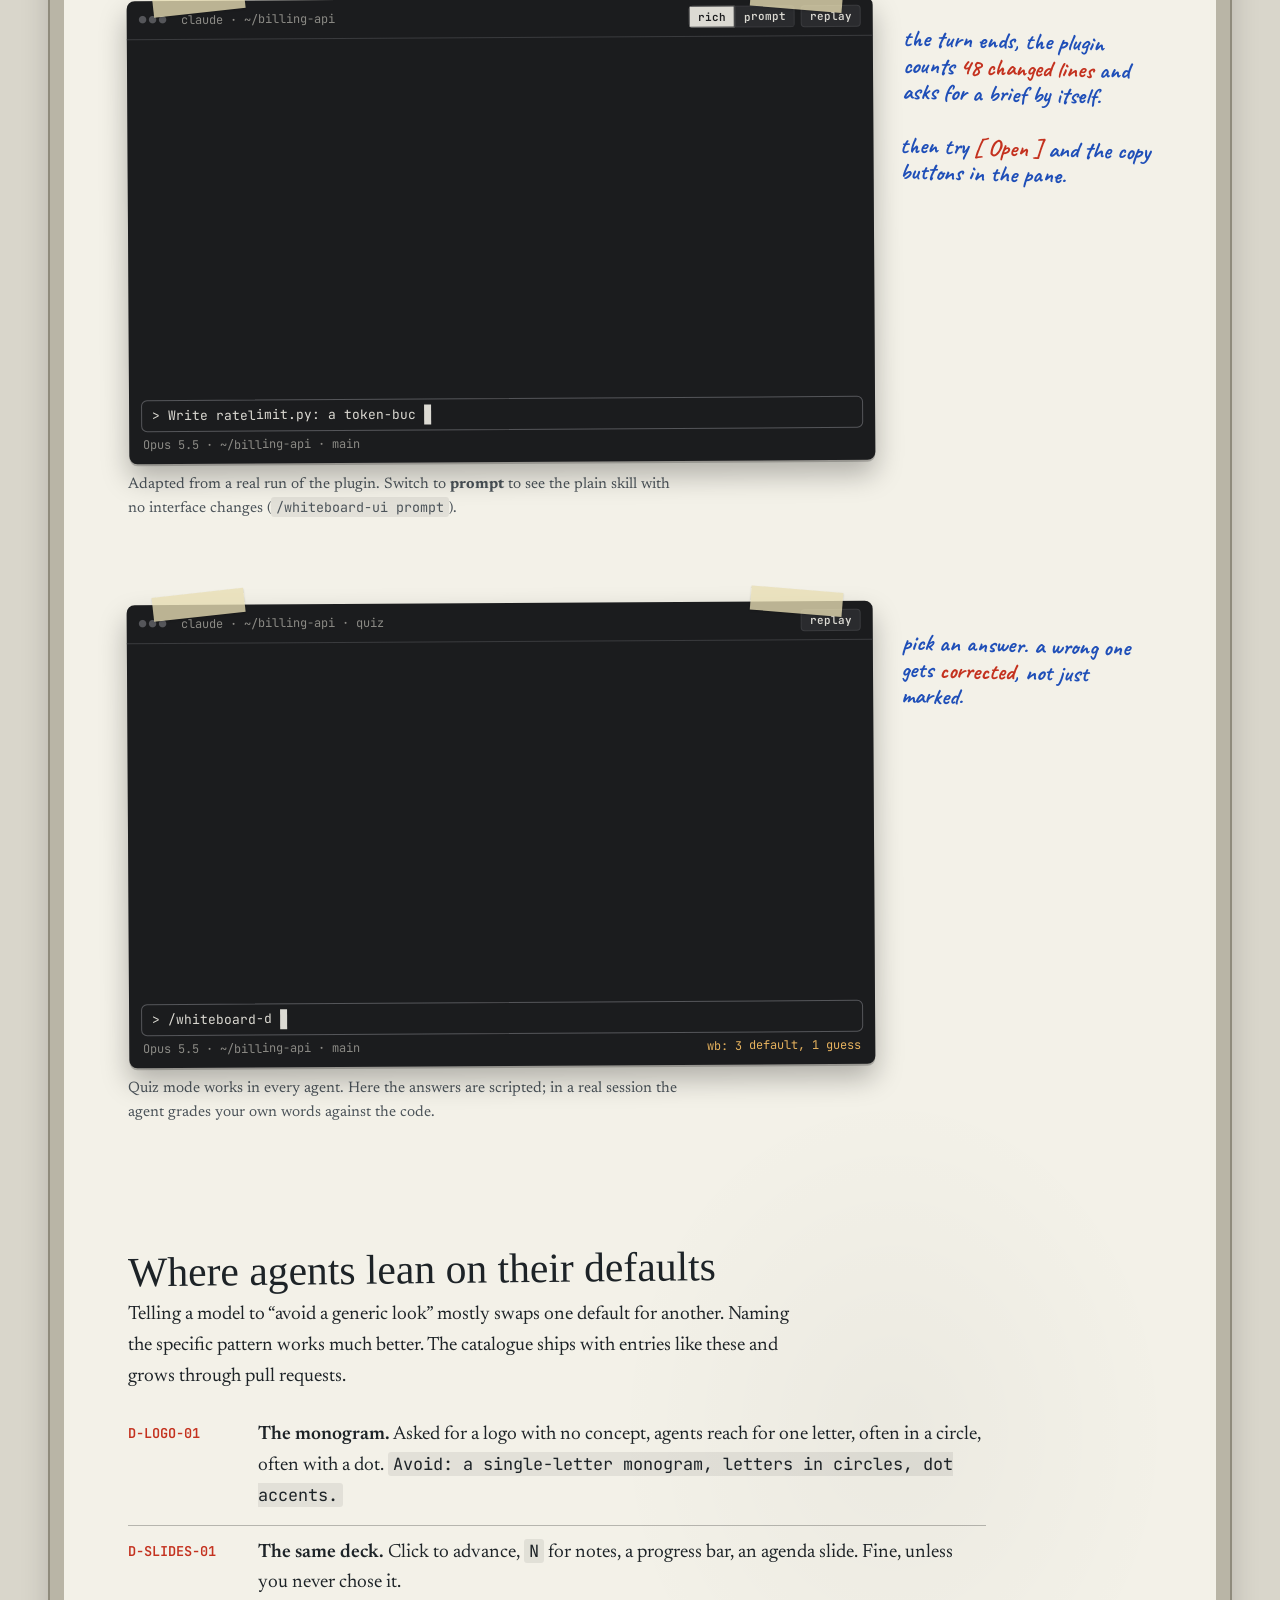
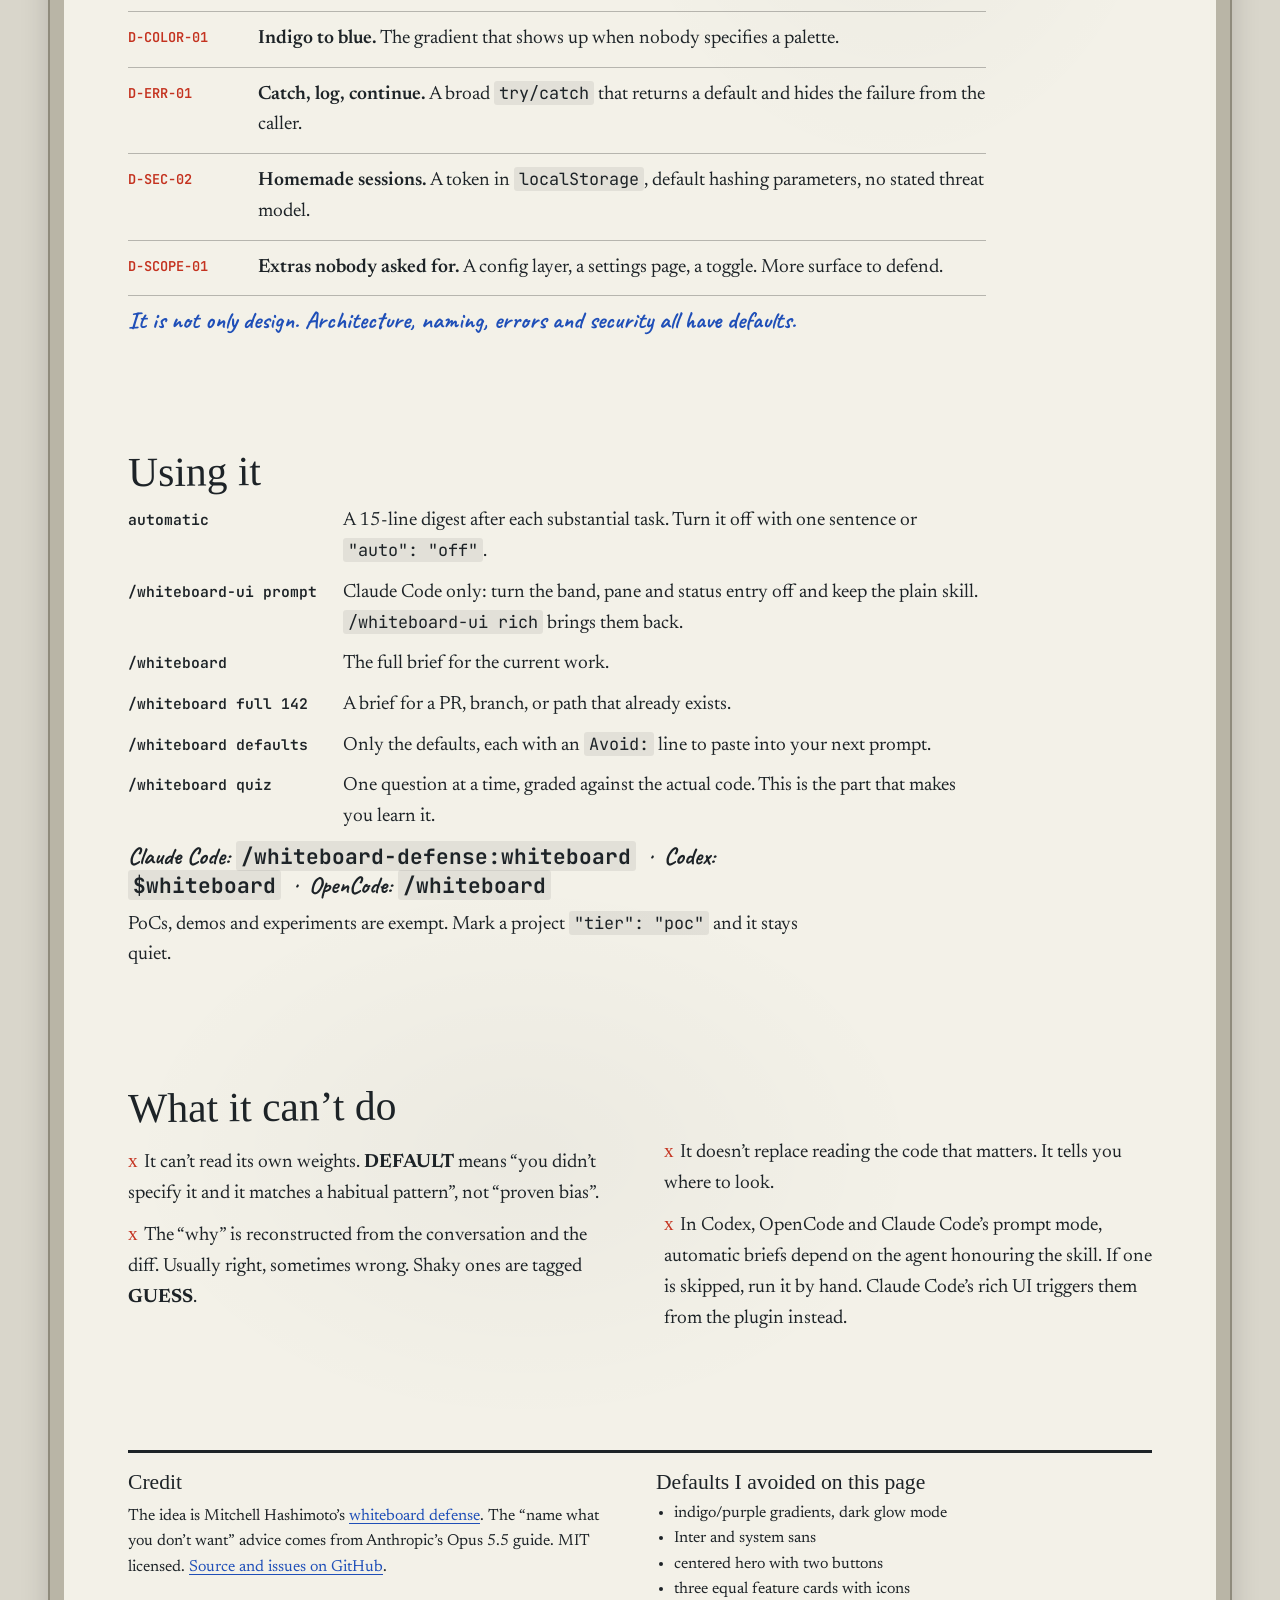
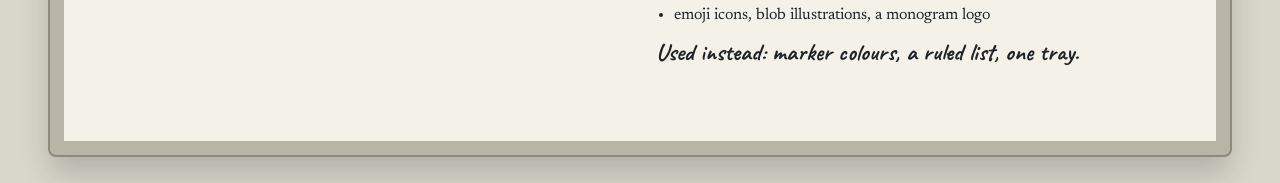
==== commit e6661ab3: "feat(site): interactive replicas of the Claude Code UI with the plugin" ====
--- a/docs/index.html
+++ b/docs/index.html
@@ -8,6 +8,7 @@
 <meta property="og:title" content="Whiteboard Defense">
 <meta property="og:description" content="Know what your AI agent built, and where it just used its defaults.">
 <link rel="icon" href="favicon.svg" type="image/svg+xml">
+<link rel="stylesheet" href="demo.css">
 <link rel="preconnect" href="https://fonts.googleapis.com">
 <link rel="preconnect" href="https://fonts.gstatic.com" crossorigin>
 <link href="https://fonts.googleapis.com/css2?family=Caveat:wght@500;700&family=JetBrains+Mono:wght@400;600&family=Newsreader:ital,opsz,wght@0,6..72,400;0,6..72,600;1,6..72,400&family=Permanent+Marker&display=swap" rel="stylesheet">
@@ -198,6 +199,64 @@
     </div>
   </section>
 
+  <section aria-labelledby="claude">
+    <h2 id="claude">What it looks like in Claude Code</h2>
+    <p>In Claude Code the plugin also draws in the interface: a band above the prompt, a brief pane, an entry in the status line, and briefs that start on their own once enough code has changed. These are working replicas built in HTML. Press the buttons.</p>
+    <div class="demos">
+      <div class="demo-cap">
+        <div>
+          <div class="term" id="demo-auto">
+            <div class="term-bar">
+              <span class="dots" aria-hidden="true">●●●</span>
+              <span class="title">claude · ~/billing-api</span>
+              <div class="term-ctl">
+                <span class="seg" role="group" aria-label="Plugin interface"><button type="button" data-mode="rich" aria-pressed="true">rich</button><button type="button" data-mode="prompt" aria-pressed="false">prompt</button></span>
+                <button type="button" data-act="replay">replay</button>
+              </div>
+            </div>
+            <div class="term-main">
+              <div class="transcript" aria-live="polite"></div>
+              <aside class="pane" hidden aria-label="Whiteboard brief pane">
+                <div class="pane-head"><span>Whiteboard brief</span><button type="button" class="tbtn" data-act="close" aria-label="Close pane">×</button></div>
+                <div class="pane-body"></div>
+              </aside>
+            </div>
+            <div class="band" hidden></div>
+            <div class="promptbox"><span aria-hidden="true">&gt;</span><span class="typed"></span><span class="cursor" aria-hidden="true">&nbsp;</span></div>
+            <div class="statusline"><span>Opus 5.5 · ~/billing-api · main</span><span class="wb"></span></div>
+            <div class="toast" role="status"></div>
+          </div>
+          <p class="demo-foot">Adapted from a real run of the plugin. Switch to <b>prompt</b> to see the plain skill with no interface changes (<code>/whiteboard-ui prompt</code>).</p>
+        </div>
+        <div class="note">
+          the turn ends, the plugin counts <b>48 changed lines</b> and asks for a brief by itself.
+          <br><br>then try <b>[ Open ]</b> and the copy buttons in the pane.
+        </div>
+      </div>
+
+      <div class="demo-cap">
+        <div>
+          <div class="term" id="demo-quiz">
+            <div class="term-bar">
+              <span class="dots" aria-hidden="true">●●●</span>
+              <span class="title">claude · ~/billing-api · quiz</span>
+              <div class="term-ctl"><button type="button" data-act="replay">replay</button></div>
+            </div>
+            <div class="term-main"><div class="transcript" aria-live="polite"></div></div>
+            <div class="band" hidden></div>
+            <div class="promptbox"><span aria-hidden="true">&gt;</span><span class="typed"></span><span class="cursor" aria-hidden="true">&nbsp;</span></div>
+            <div class="statusline"><span>Opus 5.5 · ~/billing-api · main</span><span class="wb"></span></div>
+            <div class="toast" role="status"></div>
+          </div>
+          <p class="demo-foot">Quiz mode works in every agent. Here the answers are scripted; in a real session the agent grades your own words against the code.</p>
+        </div>
+        <div class="note">
+          pick an answer. a wrong one gets <b>corrected</b>, not just marked.
+        </div>
+      </div>
+    </div>
+  </section>
+
   <section aria-labelledby="defaults">
     <h2 id="defaults">Where agents lean on their defaults</h2>
     <p>Telling a model to &ldquo;avoid a generic look&rdquo; mostly swaps one default for another. Naming the specific pattern works much better. The catalogue ships with entries like these and grows through pull requests.</p>
@@ -216,6 +275,7 @@
     <h2 id="use">Using it</h2>
     <dl class="cmds">
       <dt>automatic</dt><dd>A 15-line digest after each substantial task. Turn it off with one sentence or <code>"auto": "off"</code>.</dd>
+      <dt>/whiteboard-ui prompt</dt><dd>Claude Code only: turn the band, pane and status entry off and keep the plain skill. <code>/whiteboard-ui rich</code> brings them back.</dd>
       <dt>/whiteboard</dt><dd>The full brief for the current work.</dd>
       <dt>/whiteboard full 142</dt><dd>A brief for a PR, branch, or path that already exists.</dd>
       <dt>/whiteboard defaults</dt><dd>Only the defaults, each with an <code>Avoid:</code> line to paste into your next prompt.</dd>
@@ -231,7 +291,7 @@
       <p><span class="x">x</span>It can&rsquo;t read its own weights. <b>DEFAULT</b> means &ldquo;you didn&rsquo;t specify it and it matches a habitual pattern&rdquo;, not &ldquo;proven bias&rdquo;.</p>
       <p><span class="x">x</span>The &ldquo;why&rdquo; is reconstructed from the conversation and the diff. Usually right, sometimes wrong. Shaky ones are tagged <b>GUESS</b>.</p>
       <p><span class="x">x</span>It doesn&rsquo;t replace reading the code that matters. It tells you where to look.</p>
-      <p><span class="x">x</span>Automatic briefs depend on the agent honouring the skill. If one is skipped, run it by hand.</p>
+      <p><span class="x">x</span>In Codex, OpenCode and Claude Code&rsquo;s prompt mode, automatic briefs depend on the agent honouring the skill. If one is skipped, run it by hand. Claude Code&rsquo;s rich UI triggers them from the plugin instead.</p>
     </div>
   </section>
 
@@ -275,5 +335,6 @@
     setTimeout(() => btn.textContent = 'copy', 1600);
   }));
 </script>
+<script src="demo.js" defer></script>
 </body>
 </html>
--- a/docs/demo.css
+++ b/docs/demo.css
@@ -0,0 +1,102 @@
+/* Replicas of the Claude Code terminal with the whiteboard-defense plugin.
+   A terminal "taped" to the board; colours follow the dark theme's keys
+   the plugin draws with (suggestion, success, error, warning). */
+.demos { display: grid; gap: clamp(40px, 6vw, 72px); margin-top: 1.4rem; }
+.demo-cap { display: grid; grid-template-columns: minmax(0, 1fr) 250px; gap: 28px; align-items: start; }
+.demo-cap .note { font-family: var(--hand); font-weight: 700; font-size: 1.45rem; line-height: 1.15; color: var(--blue); transform: rotate(1.5deg); padding-top: 30px; }
+.demo-cap .note b { color: var(--red); font-weight: 700; }
+@media (max-width: 960px) { .demo-cap { grid-template-columns: minmax(0, 1fr); } .demo-cap .note { padding-top: 0; } }
+
+.term {
+  --t-bg: #1b1c1e; --t-fg: #dcdad3; --t-dim: #8b8a85; --t-line: #3a3b3e;
+  --t-blue: #7fa6f5; --t-green: #8fcf7a; --t-red: #f2707f; --t-amber: #e6b25e; --t-accent: #d97757;
+  position: relative; background: var(--t-bg); color: var(--t-fg);
+  font: 400 13px/1.55 var(--mono); border-radius: 8px;
+  box-shadow: 0 14px 28px rgba(0,0,0,.28), 0 2px 0 rgba(0,0,0,.2);
+  transform: rotate(-.35deg);
+}
+.term::before, .term::after { /* masking tape */
+  content: ""; position: absolute; top: -12px; width: 92px; height: 24px;
+  background: rgba(232, 222, 180, .78); box-shadow: 0 1px 2px rgba(0,0,0,.15);
+}
+.term::before { left: 26px; transform: rotate(-6deg); }
+.term::after { right: 30px; transform: rotate(5deg); }
+
+.term-bar { display: flex; align-items: center; gap: 12px; padding: 8px 12px; border-bottom: 1px solid var(--t-line); color: var(--t-dim); font-size: 12px; flex-wrap: wrap; }
+.term-bar .dots { letter-spacing: 3px; color: #55565a; }
+.term-bar .title { flex: 1; min-width: 140px; white-space: nowrap; overflow: hidden; text-overflow: ellipsis; }
+.term-ctl { display: flex; gap: 6px; align-items: center; }
+.term-ctl button, .seg button {
+  font: 600 11px var(--mono); color: var(--t-fg); background: #2a2b2e; border: 1px solid var(--t-line);
+  padding: 3px 8px; border-radius: 4px; cursor: pointer;
+}
+.term-ctl button:hover, .seg button:hover { background: #34363a; }
+.seg { display: inline-flex; border-radius: 4px; overflow: hidden; }
+.seg button { border-radius: 0; }
+.seg button[aria-pressed="true"] { background: var(--t-fg); color: var(--t-bg); }
+.term button:focus-visible { outline: 2px solid var(--t-blue); outline-offset: 1px; }
+
+.term-main { display: grid; grid-template-columns: minmax(0, 1fr); min-height: 360px; }
+.term-main.has-pane { grid-template-columns: minmax(0, 1fr) minmax(0, 0.95fr); }
+@media (max-width: 760px) { .term-main.has-pane { grid-template-columns: minmax(0, 1fr); } }
+.transcript { padding: 14px 16px 8px; overflow: hidden; -webkit-mask-image: linear-gradient(to bottom, transparent 0, #000 40px); mask-image: linear-gradient(to bottom, transparent 0, #000 40px); display: flex; flex-direction: column; justify-content: flex-end; gap: 6px; max-height: 470px; }
+.transcript > * { animation: t-in .18s ease-out; }
+@keyframes t-in { from { opacity: 0; transform: translateY(4px); } to { opacity: 1; transform: none; } }
+
+.t-prompt { background: #2a2b2e; padding: 2px 8px; border-radius: 3px; white-space: pre-wrap; }
+.t-prompt::before { content: "> "; color: var(--t-dim); }
+.t-prompt.from-plugin { color: var(--t-dim); }
+.t-prompt .origin { color: var(--t-accent); }
+.t-msg, .t-tool { display: grid; grid-template-columns: 16px minmax(0, 1fr); }
+.t-msg::before, .t-tool::before { content: "●"; }
+.t-tool::before { color: var(--t-green); }
+.t-tool.running::before { color: var(--t-dim); animation: blink 1s steps(2) infinite; }
+@keyframes blink { 50% { opacity: .2; } }
+.t-tool .name { font-weight: 600; }
+.t-tool .out { grid-column: 2; color: var(--t-dim); }
+.t-tool .out::before { content: "⎿  "; }
+.t-msg .body { white-space: pre-wrap; }
+.t-note { color: var(--t-dim); font-style: italic; }
+.t-dim { color: var(--t-dim); }
+.c-user { color: var(--t-blue); } .c-inf { color: var(--t-green); } .c-def { color: var(--t-red); } .c-gue { color: var(--t-amber); }
+.t-b { font-weight: 600; }
+.t-code { color: var(--t-accent); }
+
+/* Band above the prompt, as the plugin draws it */
+.band { display: flex; flex-wrap: wrap; align-items: center; gap: 4px 10px; padding: 4px 16px 6px; min-height: 0; }
+.band[hidden] { display: none; }
+.band .tbtn { font: inherit; background: none; border: 0; color: var(--t-fg); padding: 0; cursor: pointer; }
+.band .tbtn:hover, .pane .tbtn:hover { color: #fff; text-decoration: underline; }
+.tbtn.primary { color: var(--t-accent); }
+.tbtn .hk { text-decoration: underline; }
+
+.promptbox { margin: 0 12px; border: 1px solid #55565a; border-radius: 6px; padding: 5px 10px; display: flex; gap: 8px; }
+.promptbox .typed { white-space: pre; overflow: hidden; }
+.promptbox .cursor { display: inline-block; width: 7px; background: var(--t-fg); animation: blink 1.1s steps(2) infinite; }
+.statusline { display: flex; justify-content: space-between; gap: 12px; padding: 4px 14px 9px; color: var(--t-dim); font-size: 12px; flex-wrap: wrap; }
+.statusline .wb { color: var(--t-amber); }
+
+.toast { position: absolute; right: 14px; bottom: 64px; max-width: min(360px, 80%); background: #2d2f33; border: 1px solid #4a4c50; border-left: 3px solid var(--t-amber); padding: 6px 10px; border-radius: 4px; font-size: 12px; opacity: 0; transform: translateY(6px); transition: opacity .25s, transform .25s; pointer-events: none; }
+.toast.on { opacity: 1; transform: none; }
+
+/* Docked pane */
+.pane { border-left: 1px solid var(--t-line); display: flex; flex-direction: column; min-width: 0; }
+@media (max-width: 760px) { .pane { border-left: 0; border-top: 1px solid var(--t-line); } }
+.pane[hidden] { display: none; }
+.pane-head { display: flex; justify-content: space-between; padding: 6px 12px; border-bottom: 1px solid var(--t-line); color: var(--t-dim); }
+.pane-body { padding: 10px 12px 12px; overflow: auto; max-height: 470px; display: flex; flex-direction: column; gap: 10px; }
+.pane-body .row { display: block; }
+.pane .tbtn { font: inherit; background: none; border: 0; color: var(--t-fg); padding: 0; cursor: pointer; }
+.pane .avoid { color: var(--t-dim); }
+
+/* Quiz answers */
+.answers { display: flex; flex-direction: column; gap: 4px; padding-left: 16px; }
+.answers .tbtn { font: inherit; text-align: left; background: none; border: 0; color: var(--t-fg); cursor: pointer; padding: 0; }
+.answers .tbtn:hover { color: #fff; }
+.answers .tbtn .k { color: var(--t-accent); }
+.answers[aria-disabled="true"] .tbtn { color: var(--t-dim); cursor: default; }
+.grade-solid { color: var(--t-green); font-weight: 600; } .grade-part { color: var(--t-amber); font-weight: 600; } .grade-wrong { color: var(--t-red); font-weight: 600; }
+
+.demo-foot { font-size: .95rem; color: var(--ink-soft); margin-top: .7rem; }
+@media (max-width: 600px) { .term { font-size: 11.5px; transform: none; } .term::before, .term::after { display: none; } }
+@media (prefers-reduced-motion: reduce) { .transcript > *, .toast { animation: none; transition: none; } .cursor, .t-tool.running::before { animation: none; } }
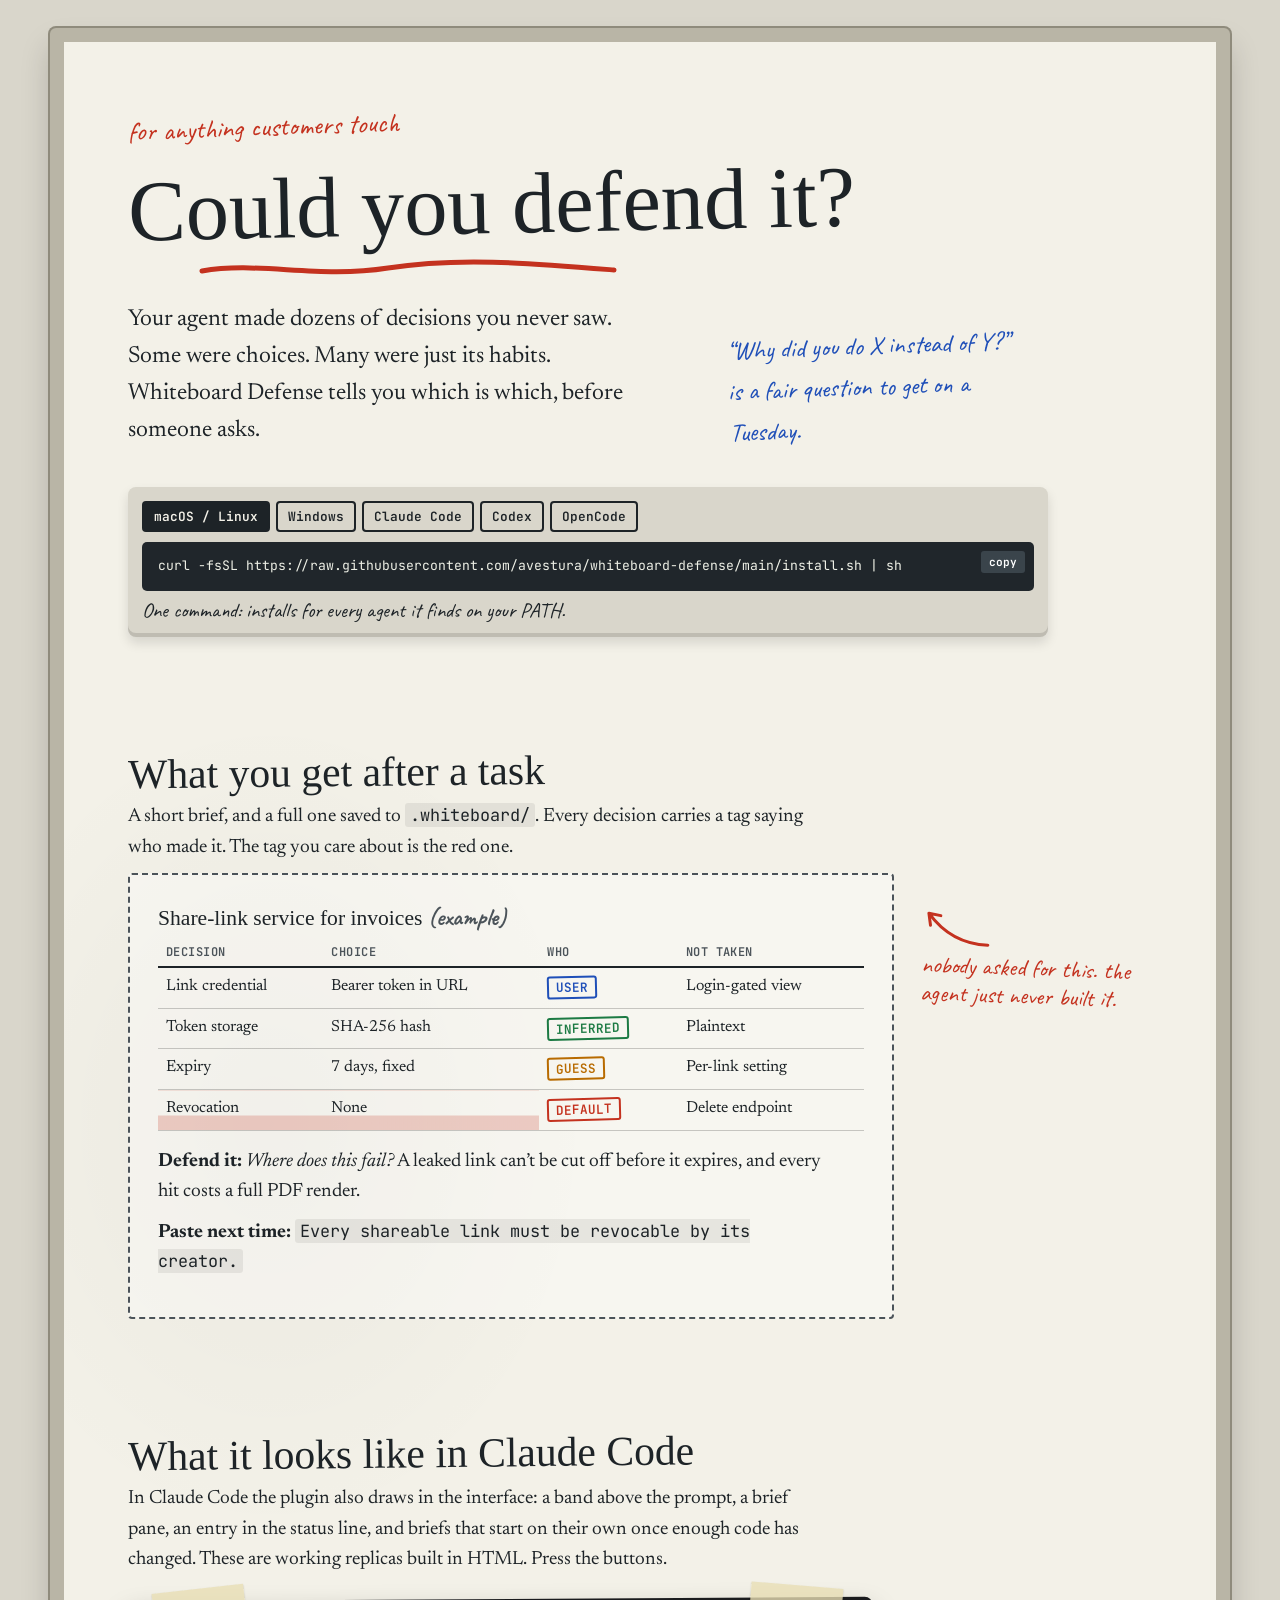
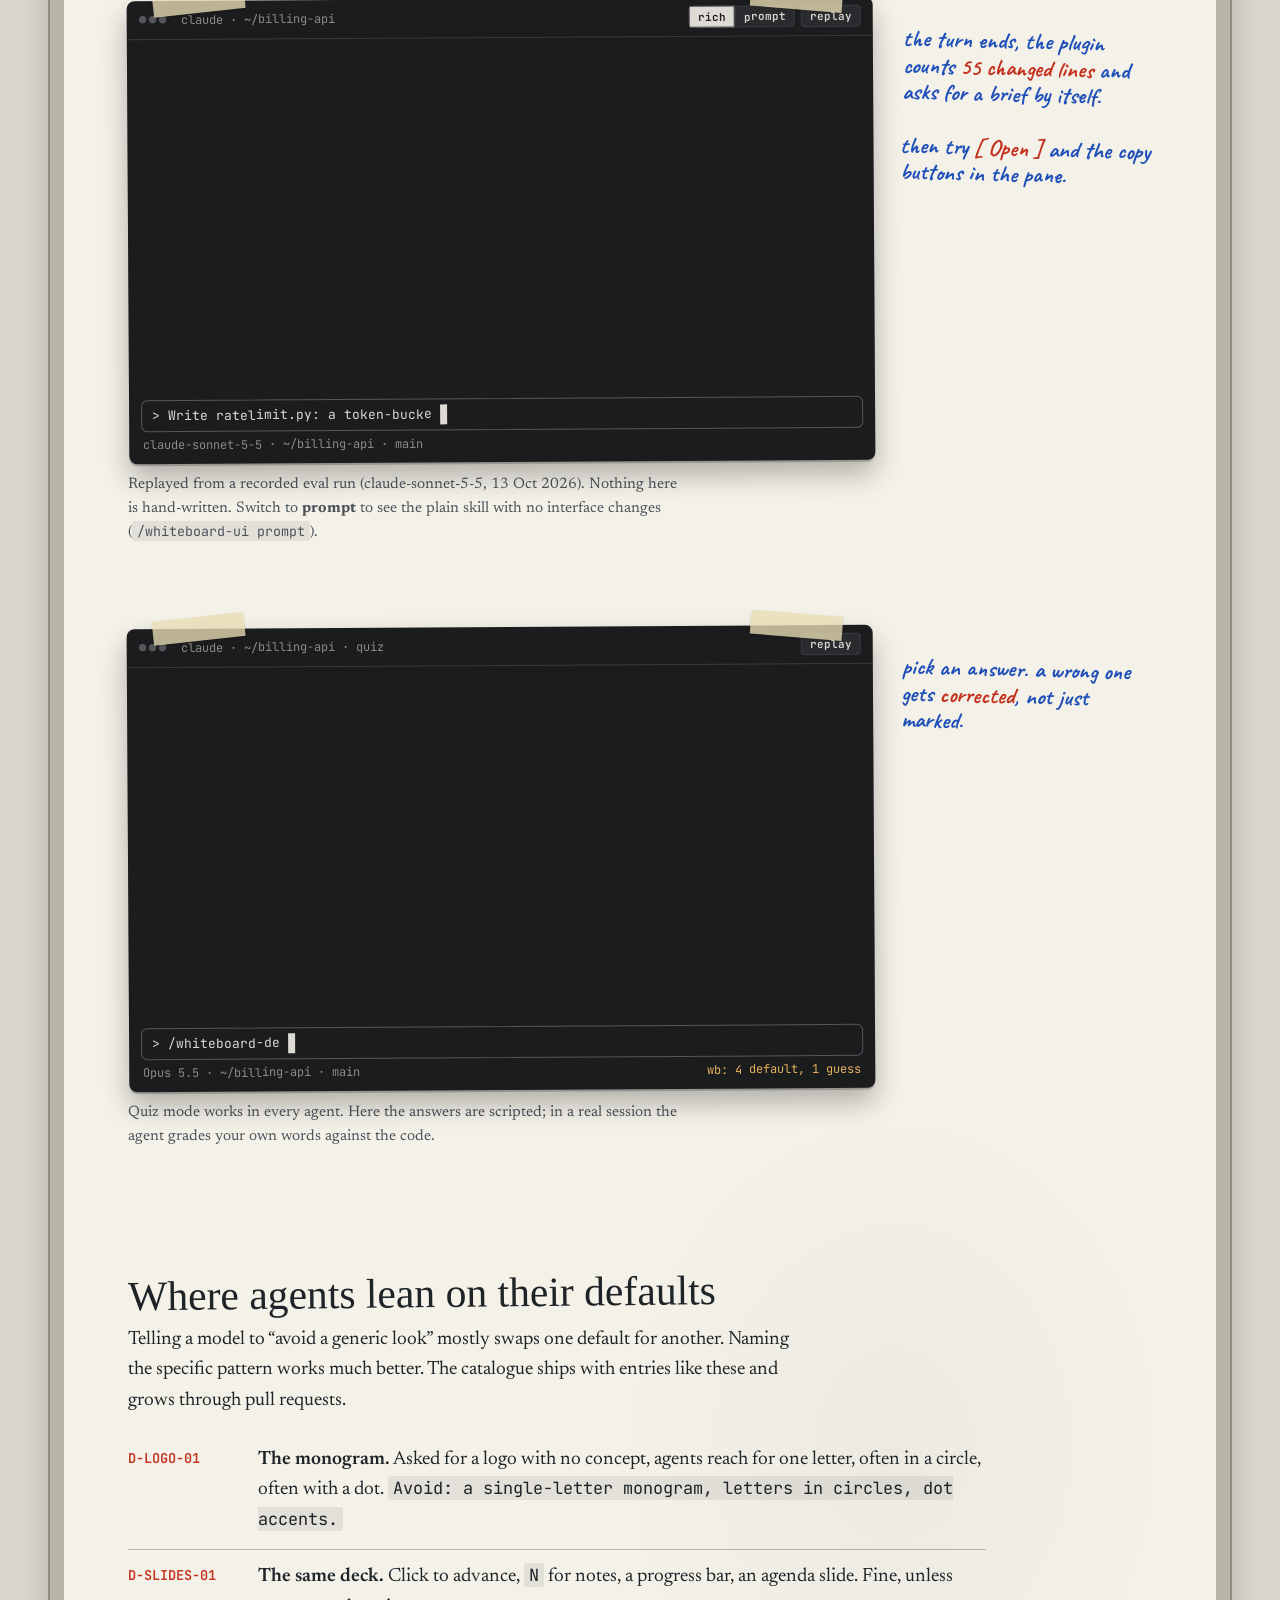
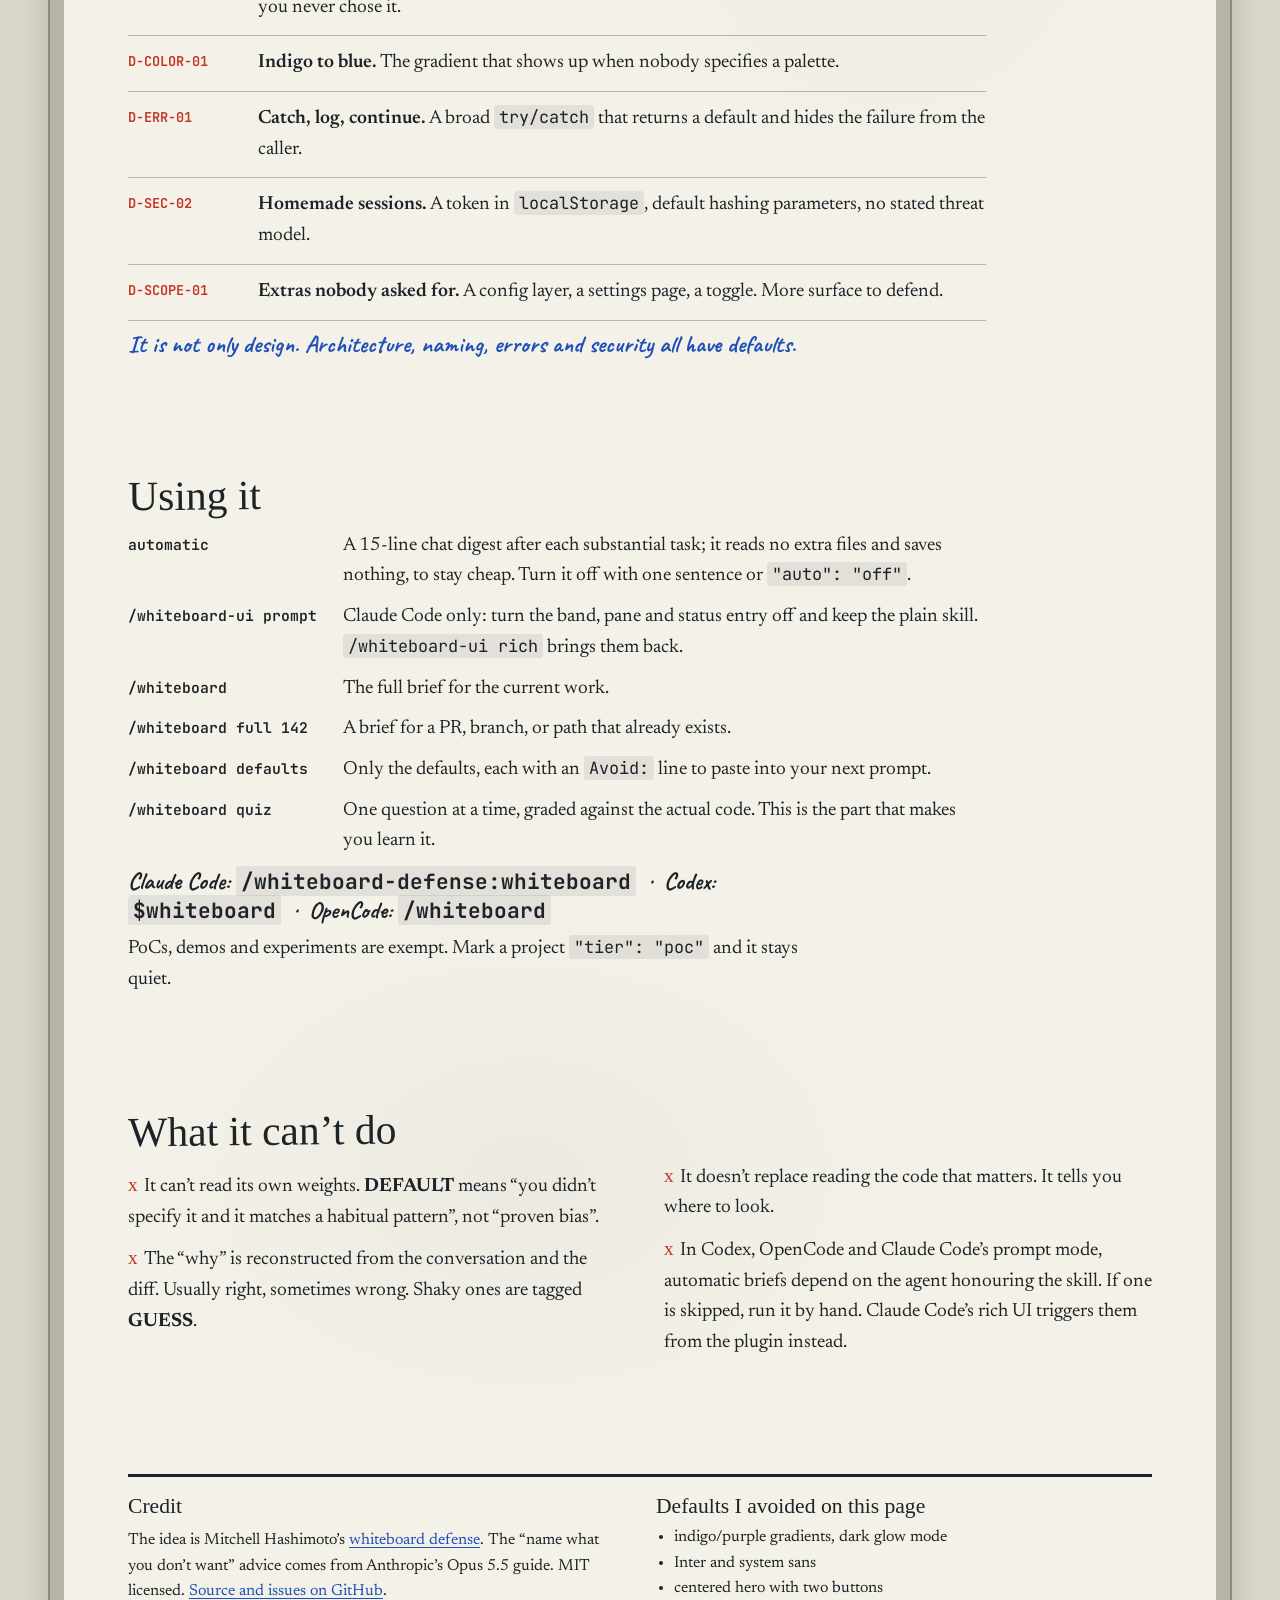
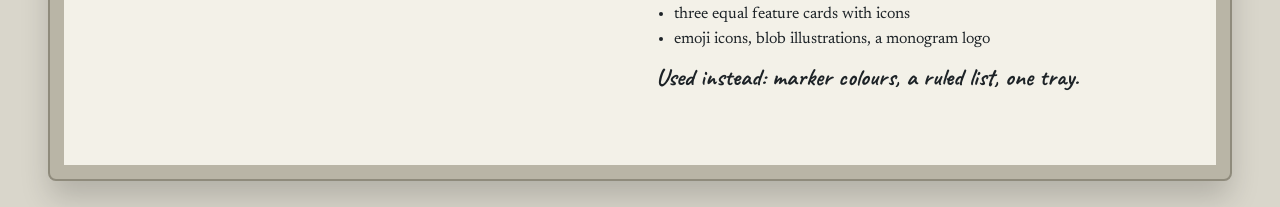
==== commit e47cf403: "perf(skill): keep automatic briefs cheap - short digests read no reference files and save no file - " ====
--- a/docs/index.html
+++ b/docs/index.html
@@ -226,10 +226,10 @@
             <div class="statusline"><span>Opus 5.5 · ~/billing-api · main</span><span class="wb"></span></div>
             <div class="toast" role="status"></div>
           </div>
-          <p class="demo-foot">Adapted from a real run of the plugin. Switch to <b>prompt</b> to see the plain skill with no interface changes (<code>/whiteboard-ui prompt</code>).</p>
+          <p class="demo-foot"><span id="demo-source">Replayed from a recorded eval run.</span> Switch to <b>prompt</b> to see the plain skill with no interface changes (<code>/whiteboard-ui prompt</code>).</p>
         </div>
         <div class="note">
-          the turn ends, the plugin counts <b>48 changed lines</b> and asks for a brief by itself.
+          the turn ends, the plugin counts <b id="demo-lines">the changed lines</b> and asks for a brief by itself.
           <br><br>then try <b>[ Open ]</b> and the copy buttons in the pane.
         </div>
       </div>
@@ -274,7 +274,7 @@
   <section aria-labelledby="use">
     <h2 id="use">Using it</h2>
     <dl class="cmds">
-      <dt>automatic</dt><dd>A 15-line digest after each substantial task. Turn it off with one sentence or <code>"auto": "off"</code>.</dd>
+      <dt>automatic</dt><dd>A 15-line chat digest after each substantial task; it reads no extra files and saves nothing, to stay cheap. Turn it off with one sentence or <code>"auto": "off"</code>.</dd>
       <dt>/whiteboard-ui prompt</dt><dd>Claude Code only: turn the band, pane and status entry off and keep the plain skill. <code>/whiteboard-ui rich</code> brings them back.</dd>
       <dt>/whiteboard</dt><dd>The full brief for the current work.</dd>
       <dt>/whiteboard full 142</dt><dd>A brief for a PR, branch, or path that already exists.</dd>
@@ -335,6 +335,7 @@
     setTimeout(() => btn.textContent = 'copy', 1600);
   }));
 </script>
+<script src="demo-data.js"></script>
 <script src="demo.js" defer></script>
 </body>
 </html>
